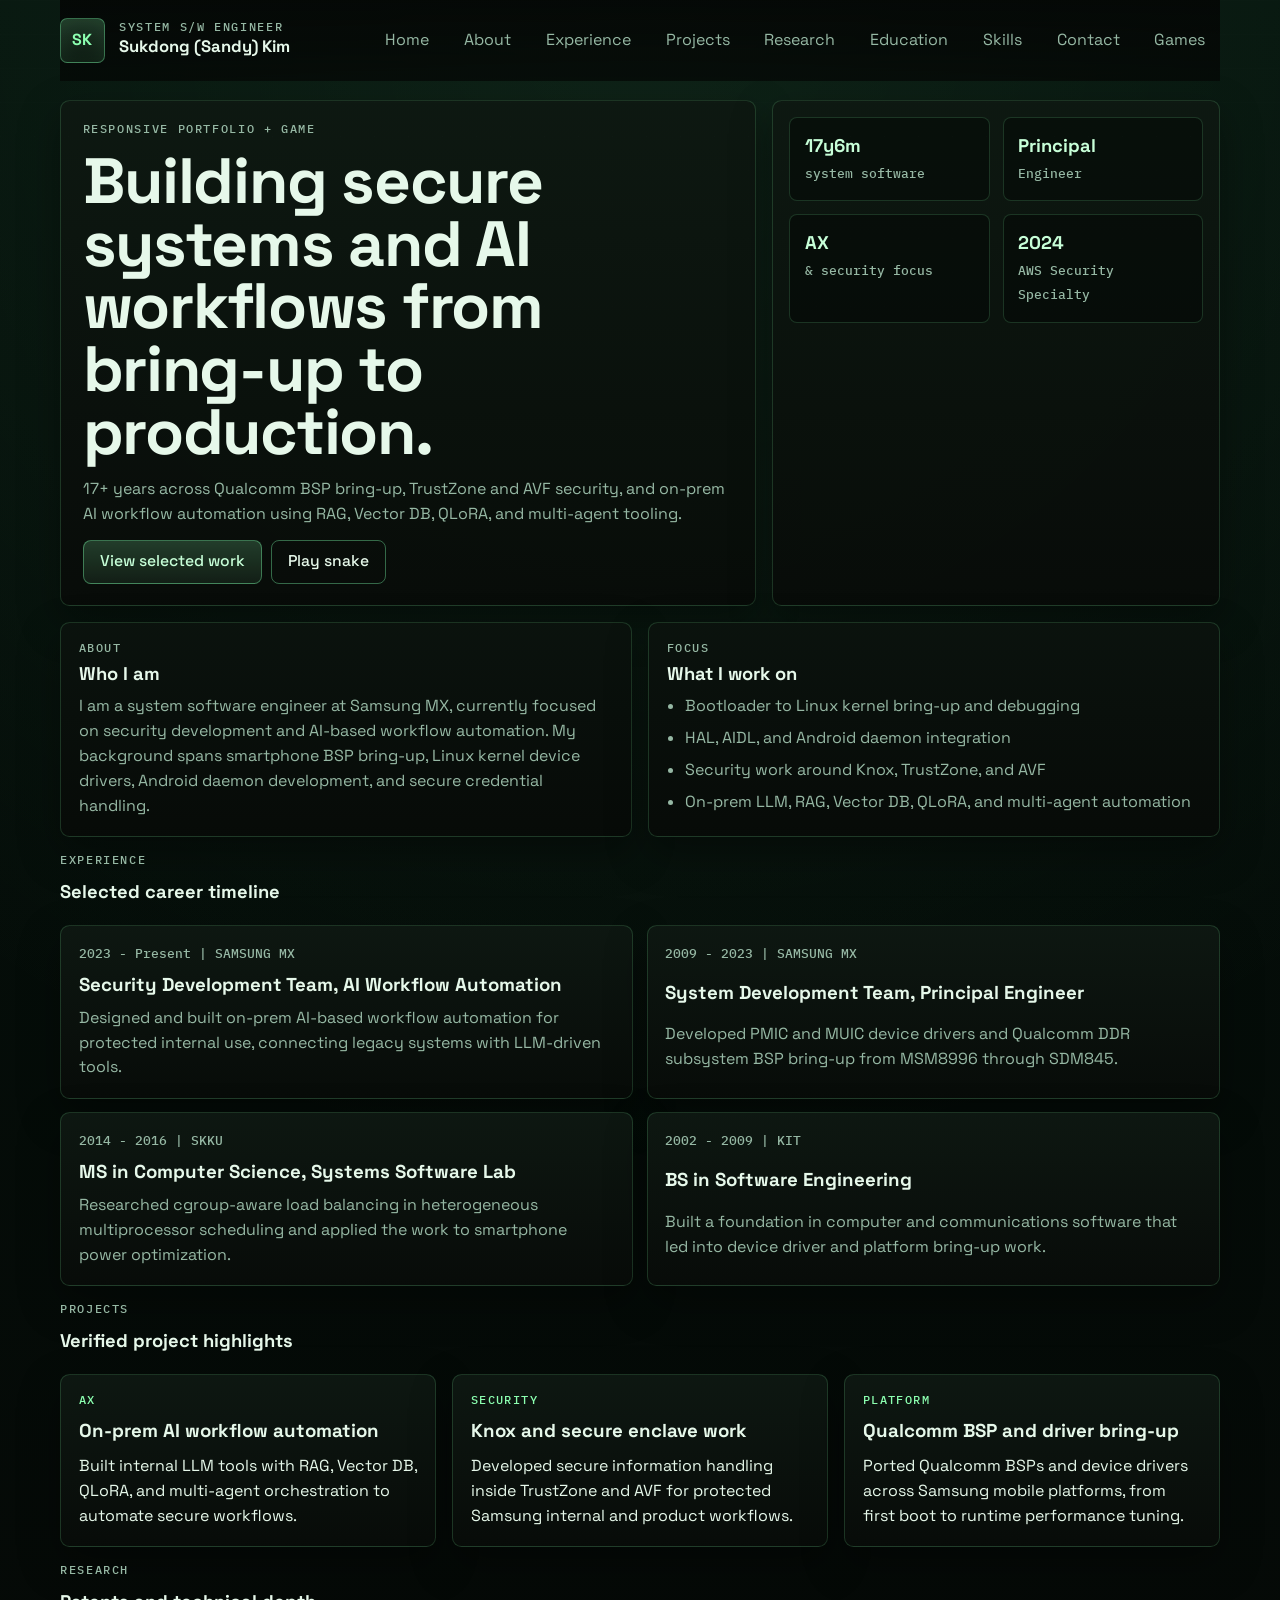
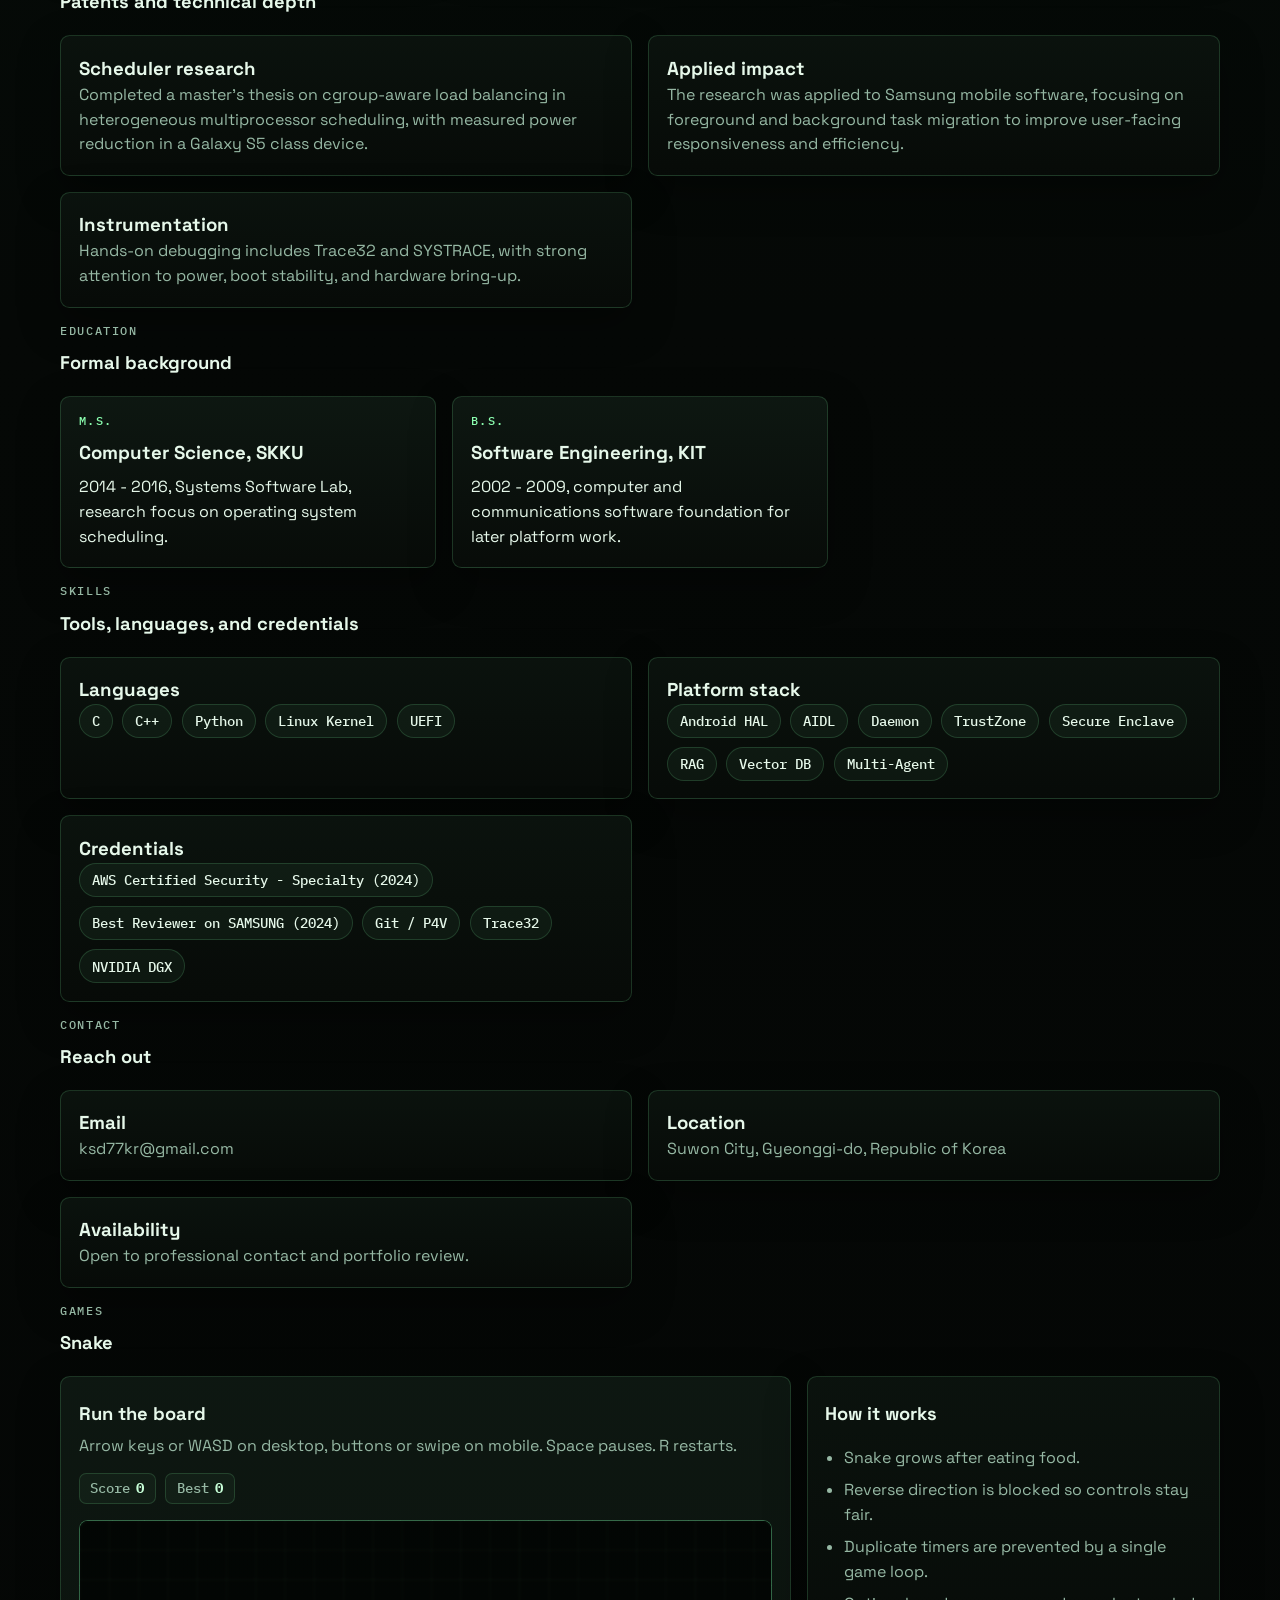
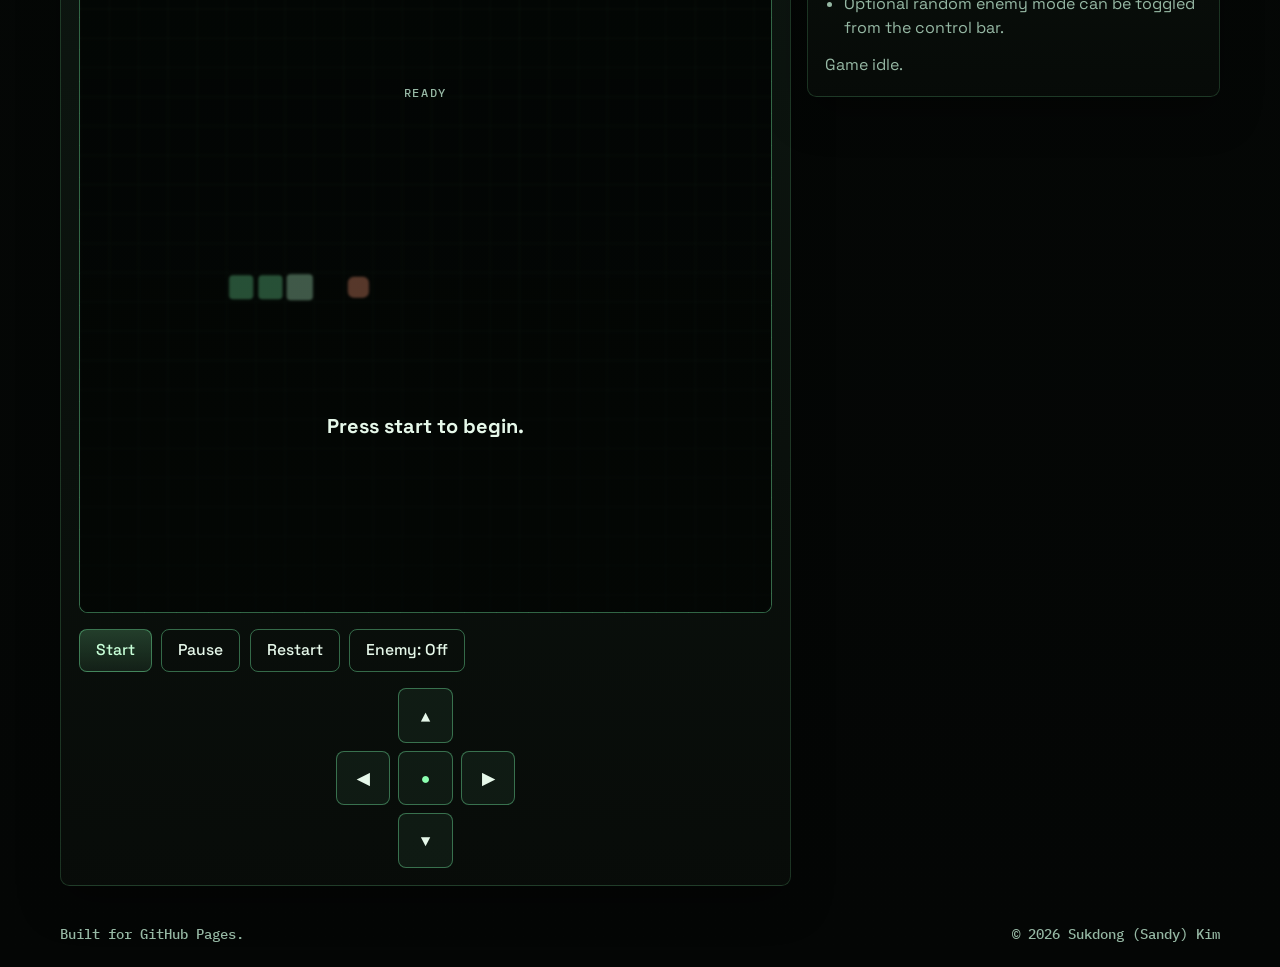
==== index.html @ ef64410c "Refresh portfolio with updated CV details" ====
<!doctype html>
<html lang="en">
<head>
  <meta charset="utf-8">
  <meta name="viewport" content="width=device-width, initial-scale=1">
  <meta name="color-scheme" content="dark">
  <title>Sukdong (Sandy) Kim | System S/W Engineer</title>
  <meta name="description" content="Responsive personal portfolio and snake game for Sukdong (Sandy) Kim, focused on security and AI workflow automation.">
  <link rel="preconnect" href="https://fonts.googleapis.com">
  <link rel="preconnect" href="https://fonts.gstatic.com" crossorigin>
  <link href="https://fonts.googleapis.com/css2?family=Space+Grotesk:wght@400;500;700&family=IBM+Plex+Mono:wght@400;500&display=swap" rel="stylesheet">
  <link rel="stylesheet" href="styles.css">
</head>
<body>
  <a class="skip-link" href="#home">Skip to content</a>

  <header class="site-header">
    <div class="brand">
      <span class="brand-mark" aria-hidden="true">SK</span>
      <div>
        <p class="eyebrow">System S/W Engineer</p>
        <p class="brand-name">Sukdong (Sandy) Kim</p>
      </div>
    </div>

    <button class="nav-toggle" type="button" aria-expanded="false" aria-controls="primary-nav">
      <span class="nav-toggle-bars" aria-hidden="true"></span>
      <span class="nav-toggle-label">Menu</span>
    </button>

    <nav id="primary-nav" class="site-nav" aria-label="Primary">
      <a href="#home">Home</a>
      <a href="#about">About</a>
      <a href="#experience">Experience</a>
      <a href="#projects">Projects</a>
      <a href="#research">Research</a>
      <a href="#education">Education</a>
      <a href="#skills">Skills</a>
      <a href="#contact">Contact</a>
      <a href="#games">Games</a>
    </nav>
  </header>

  <main>
    <section id="home" class="section hero">
      <div class="hero-copy">
        <p class="eyebrow">Responsive portfolio + game</p>
        <h1>Building secure systems and AI workflows from bring-up to production.</h1>
        <p class="lede">
          17+ years across Qualcomm BSP bring-up, TrustZone and AVF security, and on-prem AI workflow automation using
          RAG, Vector DB, QLoRA, and multi-agent tooling.
        </p>
        <div class="hero-actions">
          <a class="button button-primary" href="#projects">View selected work</a>
          <a class="button button-secondary" href="#games">Play snake</a>
        </div>
      </div>

      <aside class="hero-aside">
        <div class="stat-grid">
          <article>
            <strong>17y6m</strong>
            <span>system software</span>
          </article>
          <article>
            <strong>Principal</strong>
            <span>Engineer</span>
          </article>
          <article>
            <strong>AX</strong>
            <span>& security focus</span>
          </article>
          <article>
            <strong>2024</strong>
            <span>AWS Security Specialty</span>
          </article>
        </div>
      </aside>
    </section>

    <section id="about" class="section panel-grid">
      <article class="panel">
        <p class="eyebrow">About</p>
        <h2>Who I am</h2>
        <p>
          I am a system software engineer at Samsung MX, currently focused on security development and AI-based workflow
          automation. My background spans smartphone BSP bring-up, Linux kernel device drivers, Android daemon development,
          and secure credential handling.
        </p>
      </article>
      <article class="panel">
        <p class="eyebrow">Focus</p>
        <h2>What I work on</h2>
        <ul class="list">
          <li>Bootloader to Linux kernel bring-up and debugging</li>
          <li>HAL, AIDL, and Android daemon integration</li>
          <li>Security work around Knox, TrustZone, and AVF</li>
          <li>On-prem LLM, RAG, Vector DB, QLoRA, and multi-agent automation</li>
        </ul>
      </article>
    </section>

    <section id="experience" class="section">
      <div class="section-head">
        <p class="eyebrow">Experience</p>
        <h2>Selected career timeline</h2>
      </div>
      <div class="timeline">
        <article class="timeline-item">
          <p class="timeline-meta">2023 - Present | SAMSUNG MX</p>
          <h3>Security Development Team, AI Workflow Automation</h3>
          <p>Designed and built on-prem AI-based workflow automation for protected internal use, connecting legacy systems with LLM-driven tools.</p>
        </article>
        <article class="timeline-item">
          <p class="timeline-meta">2009 - 2023 | SAMSUNG MX</p>
          <h3>System Development Team, Principal Engineer</h3>
          <p>Developed PMIC and MUIC device drivers and Qualcomm DDR subsystem BSP bring-up from MSM8996 through SDM845.</p>
        </article>
        <article class="timeline-item">
          <p class="timeline-meta">2014 - 2016 | SKKU</p>
          <h3>MS in Computer Science, Systems Software Lab</h3>
          <p>Researched cgroup-aware load balancing in heterogeneous multiprocessor scheduling and applied the work to smartphone power optimization.</p>
        </article>
        <article class="timeline-item">
          <p class="timeline-meta">2002 - 2009 | KIT</p>
          <h3>BS in Software Engineering</h3>
          <p>Built a foundation in computer and communications software that led into device driver and platform bring-up work.</p>
        </article>
      </div>
    </section>

    <section id="projects" class="section">
      <div class="section-head">
        <p class="eyebrow">Projects</p>
        <h2>Verified project highlights</h2>
      </div>
      <div class="card-grid">
        <article class="card">
          <span class="card-tag">AX</span>
          <h3>On-prem AI workflow automation</h3>
          <p>Built internal LLM tools with RAG, Vector DB, QLoRA, and multi-agent orchestration to automate secure workflows.</p>
        </article>
        <article class="card">
          <span class="card-tag">Security</span>
          <h3>Knox and secure enclave work</h3>
          <p>Developed secure information handling inside TrustZone and AVF for protected Samsung internal and product workflows.</p>
        </article>
        <article class="card">
          <span class="card-tag">Platform</span>
          <h3>Qualcomm BSP and driver bring-up</h3>
          <p>Ported Qualcomm BSPs and device drivers across Samsung mobile platforms, from first boot to runtime performance tuning.</p>
        </article>
      </div>
    </section>

    <section id="research" class="section">
      <div class="section-head">
        <p class="eyebrow">Research</p>
        <h2>Patents and technical depth</h2>
      </div>
      <div class="panel-grid">
        <article class="panel">
          <h3>Scheduler research</h3>
          <p>Completed a master's thesis on cgroup-aware load balancing in heterogeneous multiprocessor scheduling, with measured power reduction in a Galaxy S5 class device.</p>
        </article>
        <article class="panel">
          <h3>Applied impact</h3>
          <p>The research was applied to Samsung mobile software, focusing on foreground and background task migration to improve user-facing responsiveness and efficiency.</p>
        </article>
        <article class="panel">
          <h3>Instrumentation</h3>
          <p>Hands-on debugging includes Trace32 and SYSTRACE, with strong attention to power, boot stability, and hardware bring-up.</p>
        </article>
      </div>
    </section>

    <section id="education" class="section">
      <div class="section-head">
        <p class="eyebrow">Education</p>
        <h2>Formal background</h2>
      </div>
      <div class="card-grid">
        <article class="card">
          <span class="card-tag">M.S.</span>
          <h3>Computer Science, SKKU</h3>
          <p>2014 - 2016, Systems Software Lab, research focus on operating system scheduling.</p>
        </article>
        <article class="card">
          <span class="card-tag">B.S.</span>
          <h3>Software Engineering, KIT</h3>
          <p>2002 - 2009, computer and communications software foundation for later platform work.</p>
        </article>
      </div>
    </section>

    <section id="skills" class="section">
      <div class="section-head">
        <p class="eyebrow">Skills</p>
        <h2>Tools, languages, and credentials</h2>
      </div>
      <div class="skills-wrap">
        <article class="panel">
          <h3>Languages</h3>
          <div class="chip-row">
            <span class="chip">C</span>
            <span class="chip">C++</span>
            <span class="chip">Python</span>
            <span class="chip">Linux Kernel</span>
            <span class="chip">UEFI</span>
          </div>
        </article>
        <article class="panel">
          <h3>Platform stack</h3>
          <div class="chip-row">
            <span class="chip">Android HAL</span>
            <span class="chip">AIDL</span>
            <span class="chip">Daemon</span>
            <span class="chip">TrustZone</span>
            <span class="chip">Secure Enclave</span>
            <span class="chip">RAG</span>
            <span class="chip">Vector DB</span>
            <span class="chip">Multi-Agent</span>
          </div>
        </article>
        <article class="panel">
          <h3>Credentials</h3>
          <div class="chip-row">
            <span class="chip">AWS Certified Security - Specialty (2024)</span>
            <span class="chip">Best Reviewer on SAMSUNG (2024)</span>
            <span class="chip">Git / P4V</span>
            <span class="chip">Trace32</span>
            <span class="chip">NVIDIA DGX</span>
          </div>
        </article>
      </div>
    </section>

    <section id="contact" class="section">
      <div class="section-head">
        <p class="eyebrow">Contact</p>
        <h2>Reach out</h2>
      </div>
      <div class="contact-grid">
        <article class="panel">
          <h3>Email</h3>
          <p><a href="mailto:ksd77kr@gmail.com">ksd77kr@gmail.com</a></p>
        </article>
        <article class="panel">
          <h3>Location</h3>
          <p>Suwon City, Gyeonggi-do, Republic of Korea</p>
        </article>
        <article class="panel">
          <h3>Availability</h3>
          <p>Open to professional contact and portfolio review.</p>
        </article>
      </div>
    </section>

    <section id="games" class="section games-section">
      <div class="section-head">
        <p class="eyebrow">Games</p>
        <h2>Snake</h2>
      </div>

      <div class="game-layout">
        <article class="panel game-panel">
          <div class="game-topbar">
            <div>
              <h3>Run the board</h3>
              <p class="game-hint">Arrow keys or WASD on desktop, buttons or swipe on mobile. Space pauses. R restarts.</p>
            </div>
            <div class="game-stats">
              <span>Score <strong data-score>0</strong></span>
              <span>Best <strong data-high-score>0</strong></span>
            </div>
          </div>

          <div class="game-canvas-wrap">
            <canvas id="game-canvas" width="640" height="640" aria-label="Snake game board"></canvas>
            <div class="game-overlay" data-overlay>
              <p class="eyebrow">Ready</p>
              <h3>Press start to begin.</h3>
            </div>
          </div>

          <div class="game-controls">
            <div class="control-row">
              <button type="button" class="button button-primary" data-action="start">Start</button>
              <button type="button" class="button button-secondary" data-action="pause">Pause</button>
              <button type="button" class="button button-secondary" data-action="restart">Restart</button>
              <button type="button" class="button button-secondary" data-action="enemy">Enemy: Off</button>
            </div>

            <div class="pad" aria-label="Touch controls">
              <span></span>
              <button type="button" class="pad-btn" data-direction="up" aria-label="Move up">▲</button>
              <span></span>
              <button type="button" class="pad-btn" data-direction="left" aria-label="Move left">◀</button>
              <button type="button" class="pad-btn pad-btn-center" data-direction="start" aria-label="Start or pause">●</button>
              <button type="button" class="pad-btn" data-direction="right" aria-label="Move right">▶</button>
              <span></span>
              <button type="button" class="pad-btn" data-direction="down" aria-label="Move down">▼</button>
              <span></span>
            </div>
          </div>
        </article>

        <aside class="panel game-side">
          <h3>How it works</h3>
          <ul class="list">
            <li>Snake grows after eating food.</li>
            <li>Reverse direction is blocked so controls stay fair.</li>
            <li>Duplicate timers are prevented by a single game loop.</li>
            <li>Optional random enemy mode can be toggled from the control bar.</li>
          </ul>
          <p class="muted" data-status>Game idle.</p>
        </aside>
      </div>
    </section>
  </main>

  <footer class="site-footer">
    <p>Built for GitHub Pages.</p>
    <p>&copy; <span data-year></span> Sukdong (Sandy) Kim</p>
  </footer>

  <script src="game.js" defer></script>
  <script src="script.js" defer></script>
</body>
</html>
---- styles.css ----
:root {
  color-scheme: dark;
  --bg: #050806;
  --bg-2: #09110d;
  --panel: rgba(11, 18, 14, 0.92);
  --panel-2: rgba(14, 24, 18, 0.92);
  --line: rgba(91, 180, 118, 0.24);
  --line-strong: rgba(123, 255, 175, 0.38);
  --text: #e6f8ea;
  --muted: #96b8a4;
  --accent: #8cffb0;
  --accent-2: #c7ffd8;
  --shadow: 0 16px 40px rgba(0, 0, 0, 0.35);
  --radius: 0.6rem;
}

*,
*::before,
*::after {
  box-sizing: border-box;
}

html {
  scroll-behavior: smooth;
}

body {
  margin: 0;
  min-height: 100vh;
  background:
    radial-gradient(circle at top, rgba(140, 255, 176, 0.08), transparent 28%),
    linear-gradient(180deg, #04110b 0%, #050806 46%, #040605 100%);
  color: var(--text);
  font-family: "Space Grotesk", "Segoe UI", sans-serif;
  line-height: 1.55;
}

body::before {
  content: "";
  position: fixed;
  inset: 0;
  pointer-events: none;
  background:
    linear-gradient(rgba(255, 255, 255, 0.02) 1px, transparent 1px),
    linear-gradient(90deg, rgba(255, 255, 255, 0.015) 1px, transparent 1px);
  background-size: 100% 34px, 34px 100%;
  mask-image: linear-gradient(180deg, rgba(0, 0, 0, 0.36), transparent 70%);
}

a {
  color: inherit;
  text-decoration: none;
}

a:hover {
  color: var(--accent);
}

button,
a {
  -webkit-tap-highlight-color: transparent;
}

img,
svg,
canvas {
  display: block;
  max-width: 100%;
}

.skip-link {
  position: absolute;
  left: 1rem;
  top: 0;
  transform: translateY(-140%);
  padding: 0.5rem 0.75rem;
  border: 1px solid var(--line-strong);
  border-radius: 0.45rem;
  background: var(--bg-2);
  color: var(--text);
  z-index: 10;
}

.skip-link:focus {
  transform: translateY(0.75rem);
}

.site-header,
main,
.site-footer {
  width: min(1160px, calc(100% - 2rem));
  margin: 0 auto;
}

.site-header {
  position: sticky;
  top: 0;
  z-index: 5;
  display: flex;
  align-items: center;
  justify-content: space-between;
  gap: 1rem;
  padding: 1rem 0;
  backdrop-filter: blur(18px);
  background: linear-gradient(180deg, rgba(5, 8, 6, 0.96), rgba(5, 8, 6, 0.78));
}

.brand {
  display: flex;
  align-items: center;
  gap: 0.9rem;
  min-width: 0;
}

.brand-mark {
  width: 2.8rem;
  height: 2.8rem;
  flex: 0 0 auto;
  display: grid;
  place-items: center;
  border: 1px solid var(--line-strong);
  border-radius: 0.45rem;
  background: linear-gradient(180deg, rgba(140, 255, 176, 0.18), rgba(140, 255, 176, 0.05));
  box-shadow: inset 0 0 24px rgba(140, 255, 176, 0.08);
  color: var(--accent);
  font-weight: 700;
  letter-spacing: 0.04em;
}

.brand-name,
h1,
h2,
h3,
p {
  margin: 0;
}

.brand-name {
  font-size: 1.04rem;
  font-weight: 700;
}

.eyebrow {
  font: 500 0.73rem/1.2 "IBM Plex Mono", monospace;
  text-transform: uppercase;
  letter-spacing: 0.14em;
  color: var(--muted);
}

.nav-toggle {
  display: none;
  align-items: center;
  gap: 0.6rem;
  padding: 0.7rem 0.85rem;
  border: 1px solid var(--line);
  border-radius: 0.5rem;
  background: rgba(9, 17, 13, 0.9);
  color: var(--text);
  font: inherit;
}

.nav-toggle-bars {
  width: 1rem;
  height: 0.7rem;
  display: inline-block;
  position: relative;
}

.nav-toggle-bars::before,
.nav-toggle-bars::after,
.nav-toggle-bars {
  background:
    linear-gradient(var(--text), var(--text)) center 0 / 100% 2px no-repeat,
    linear-gradient(var(--text), var(--text)) center 50% / 100% 2px no-repeat,
    linear-gradient(var(--text), var(--text)) center 100% / 100% 2px no-repeat;
}

.site-nav {
  display: flex;
  flex-wrap: wrap;
  justify-content: flex-end;
  gap: 0.35rem;
}

.site-nav a {
  padding: 0.68rem 0.85rem;
  border: 1px solid transparent;
  border-radius: 0.45rem;
  color: var(--muted);
  transition: border-color 0.18s ease, background-color 0.18s ease, color 0.18s ease;
}

.site-nav a:hover,
.site-nav a:focus-visible {
  border-color: var(--line-strong);
  background: rgba(140, 255, 176, 0.08);
  color: var(--text);
  outline: none;
}

main {
  display: grid;
  gap: 1rem;
  padding: 0 0 2.5rem;
}

.section {
  scroll-margin-top: 6rem;
}

.hero {
  display: grid;
  gap: 1rem;
  padding: 1.2rem 0 0;
}

.hero-copy,
.hero-aside,
.panel,
.timeline-item,
.card {
  border: 1px solid var(--line);
  border-radius: var(--radius);
  background: linear-gradient(180deg, rgba(14, 24, 18, 0.96), rgba(8, 12, 9, 0.96));
  box-shadow: var(--shadow);
}

.hero-copy {
  padding: 1.35rem;
  display: grid;
  gap: 0.85rem;
}

.hero h1 {
  font-size: clamp(2rem, 5vw, 4rem);
  line-height: 0.98;
  max-width: 12ch;
  letter-spacing: -0.02em;
}

.lede,
.panel p,
.timeline-item p,
.game-hint,
.muted {
  color: var(--muted);
}

.hero-actions,
.control-row,
.chip-row {
  display: flex;
  flex-wrap: wrap;
  gap: 0.6rem;
}

.button {
  display: inline-flex;
  align-items: center;
  justify-content: center;
  min-height: 2.7rem;
  padding: 0.72rem 1rem;
  border: 1px solid var(--line-strong);
  border-radius: 0.5rem;
  background: transparent;
  color: var(--text);
  font: 500 0.98rem/1 "Space Grotesk", sans-serif;
  cursor: pointer;
}

.button:hover,
.button:focus-visible {
  border-color: var(--accent);
  background: rgba(140, 255, 176, 0.08);
  outline: none;
}

.button-primary {
  background: linear-gradient(180deg, rgba(140, 255, 176, 0.2), rgba(140, 255, 176, 0.08));
  color: var(--accent-2);
}

.hero-aside {
  padding: 1rem;
}

.stat-grid {
  display: grid;
  grid-template-columns: repeat(2, minmax(0, 1fr));
  gap: 0.8rem;
}

.stat-grid article {
  padding: 0.9rem;
  border: 1px solid var(--line);
  border-radius: 0.5rem;
  background: rgba(3, 7, 5, 0.48);
}

.stat-grid strong {
  display: block;
  font-size: 1.15rem;
  color: var(--accent-2);
}

.stat-grid span,
.timeline-meta {
  font: 500 0.84rem/1.4 "IBM Plex Mono", monospace;
  color: var(--muted);
}

.panel-grid,
.card-grid,
.skills-wrap,
.contact-grid,
.game-layout {
  display: grid;
  gap: 1rem;
}

.panel,
.card,
.timeline-item {
  padding: 1.1rem;
}

.panel h2,
.section-head h2,
.game-panel h3,
.game-side h3 {
  margin-top: 0.35rem;
  margin-bottom: 0.35rem;
  font-size: 1.15rem;
}

.list {
  margin: 0;
  padding-left: 1.15rem;
  color: var(--muted);
}

.list li + li {
  margin-top: 0.45rem;
}

.section-head {
  display: grid;
  gap: 0.35rem;
  margin: 0 0 0.8rem;
}

.timeline,
.card-grid,
.skills-wrap,
.contact-grid,
.game-layout {
  grid-template-columns: repeat(1, minmax(0, 1fr));
}

.timeline {
  display: grid;
  gap: 0.85rem;
}

.timeline-item {
  display: grid;
  gap: 0.45rem;
}

.card-grid .card {
  display: grid;
  gap: 0.55rem;
}

.card-tag {
  font: 500 0.76rem/1.2 "IBM Plex Mono", monospace;
  text-transform: uppercase;
  letter-spacing: 0.12em;
  color: var(--accent);
}

.panel-grid .panel,
.skills-wrap .panel,
.contact-grid .panel,
.game-side {
  background: linear-gradient(180deg, rgba(11, 19, 14, 0.96), rgba(7, 11, 8, 0.96));
}

.chip {
  display: inline-flex;
  align-items: center;
  min-height: 2.1rem;
  padding: 0.35rem 0.75rem;
  border: 1px solid var(--line);
  border-radius: 999px;
  background: rgba(140, 255, 176, 0.05);
  color: var(--text);
  font: 500 0.9rem/1.2 "IBM Plex Mono", monospace;
}

.game-panel {
  display: grid;
  gap: 1rem;
}

.game-topbar {
  display: grid;
  gap: 0.85rem;
}

.game-stats {
  display: flex;
  flex-wrap: wrap;
  gap: 0.6rem;
  font: 500 0.85rem/1.2 "IBM Plex Mono", monospace;
  color: var(--muted);
}

.game-stats span {
  display: inline-flex;
  align-items: center;
  gap: 0.4rem;
  padding: 0.4rem 0.65rem;
  border: 1px solid var(--line);
  border-radius: 0.45rem;
  background: rgba(140, 255, 176, 0.04);
}

.game-stats strong {
  color: var(--accent-2);
}

.game-canvas-wrap {
  position: relative;
  aspect-ratio: 1 / 1;
  border: 1px solid var(--line-strong);
  border-radius: 0.55rem;
  background:
    linear-gradient(90deg, rgba(140, 255, 176, 0.05) 1px, transparent 1px),
    linear-gradient(180deg, rgba(140, 255, 176, 0.05) 1px, transparent 1px),
    linear-gradient(180deg, rgba(4, 7, 5, 0.98), rgba(10, 14, 11, 0.98));
  background-size: 32px 32px, 32px 32px, 100% 100%;
  overflow: hidden;
}

#game-canvas {
  width: 100%;
  height: 100%;
}

.game-overlay {
  position: absolute;
  inset: 0;
  display: grid;
  place-items: center;
  gap: 0.45rem;
  padding: 1rem;
  text-align: center;
  background: linear-gradient(180deg, rgba(4, 7, 5, 0.55), rgba(4, 7, 5, 0.78));
  backdrop-filter: blur(1px);
  transition: opacity 0.2s ease;
}

.game-overlay.is-hidden {
  opacity: 0;
  pointer-events: none;
}

.game-overlay h3 {
  font-size: 1.25rem;
}

.game-controls {
  display: grid;
  gap: 1rem;
}

.pad {
  display: grid;
  grid-template-columns: repeat(3, minmax(0, 3.4rem));
  justify-content: center;
  gap: 0.5rem;
}

.pad-btn {
  width: 3.4rem;
  height: 3.4rem;
  border: 1px solid var(--line-strong);
  border-radius: 0.5rem;
  background: rgba(140, 255, 176, 0.06);
  color: var(--text);
  font: 700 1rem/1 "IBM Plex Mono", monospace;
  cursor: pointer;
  touch-action: manipulation;
}

.pad-btn:hover,
.pad-btn:focus-visible {
  border-color: var(--accent);
  background: rgba(140, 255, 176, 0.12);
  outline: none;
}

.pad-btn-center {
  color: var(--accent);
}

.game-side {
  display: grid;
  gap: 0.75rem;
  align-content: start;
}

.site-footer {
  display: flex;
  flex-wrap: wrap;
  justify-content: space-between;
  gap: 0.75rem;
  padding: 0 0 1.5rem;
  color: var(--muted);
  font: 500 0.85rem/1.2 "IBM Plex Mono", monospace;
}

.site-footer p:last-child {
  text-align: right;
}

@media (min-width: 768px) {
  .hero {
    grid-template-columns: minmax(0, 1.4fr) minmax(280px, 0.9fr);
    align-items: stretch;
  }

  .panel-grid,
  .skills-wrap,
  .contact-grid {
    grid-template-columns: repeat(2, minmax(0, 1fr));
  }

  .card-grid {
    grid-template-columns: repeat(3, minmax(0, 1fr));
  }

  .game-layout {
    grid-template-columns: minmax(0, 1.15fr) minmax(260px, 0.65fr);
    align-items: start;
  }
}

@media (min-width: 960px) {
  .timeline {
    grid-template-columns: repeat(2, minmax(0, 1fr));
  }
}

@media (max-width: 767px) {
  .site-header {
    flex-wrap: wrap;
    align-items: flex-start;
    row-gap: 0.85rem;
  }

  .nav-toggle {
    display: inline-flex;
    width: 100%;
    margin-left: 0;
    justify-content: center;
  }

  .site-nav {
    display: none;
    width: 100%;
    padding-top: 0.4rem;
    justify-content: flex-start;
  }

  body.nav-open .site-nav {
    display: flex;
    flex-direction: column;
  }

  .site-nav a {
    width: 100%;
  }

  .site-footer {
    flex-direction: column;
  }
}
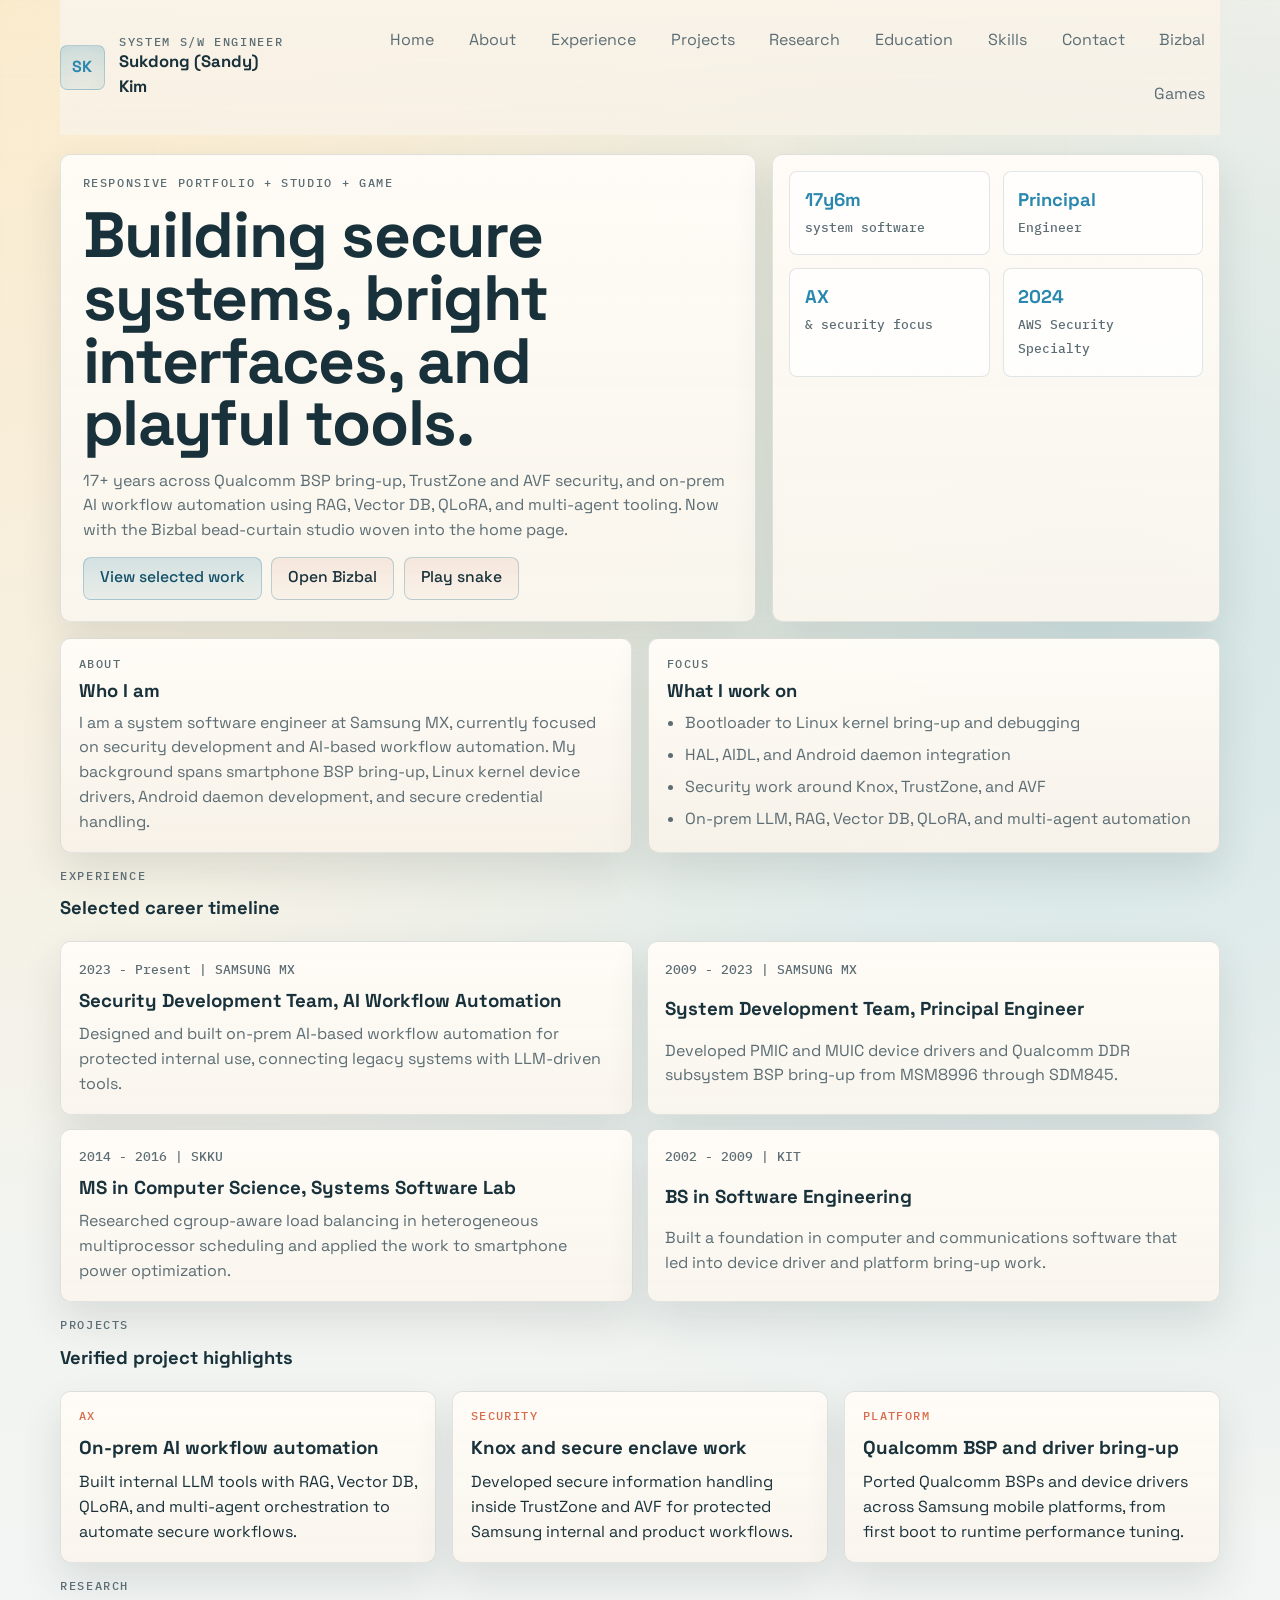
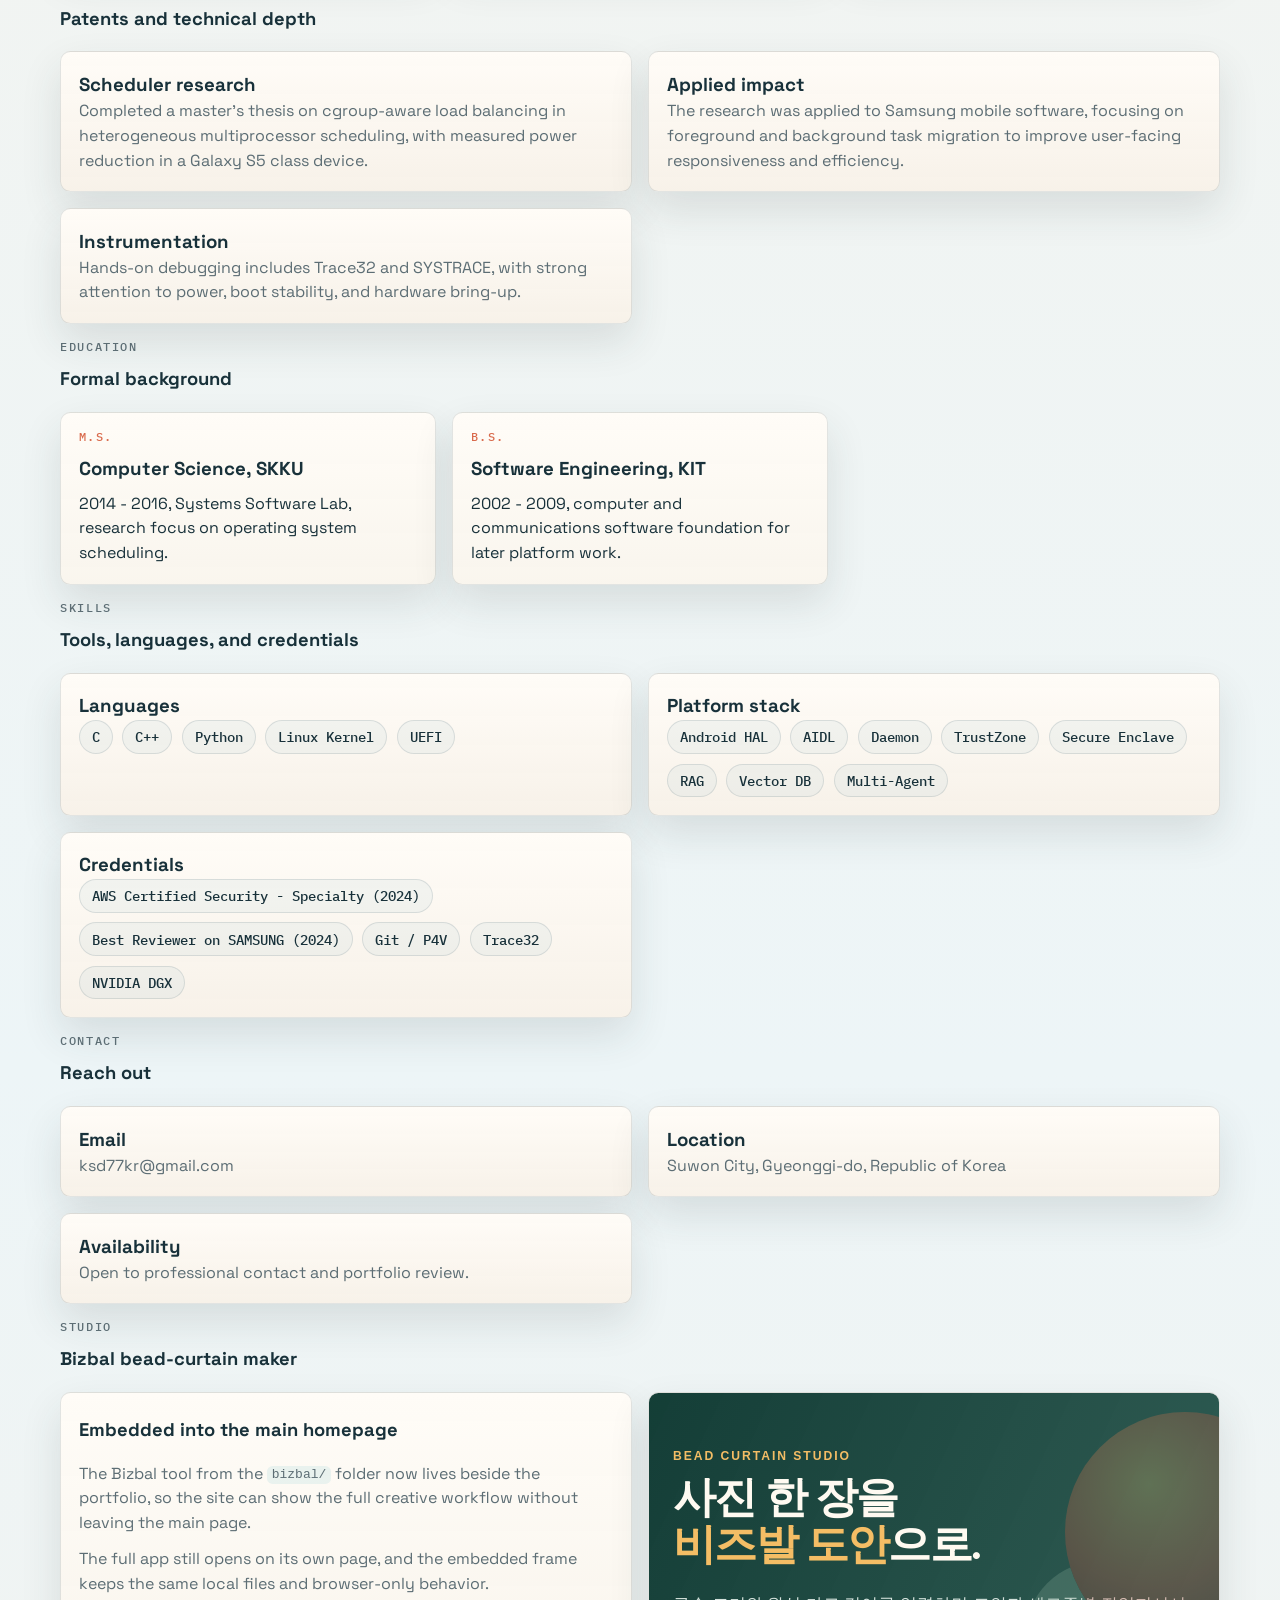
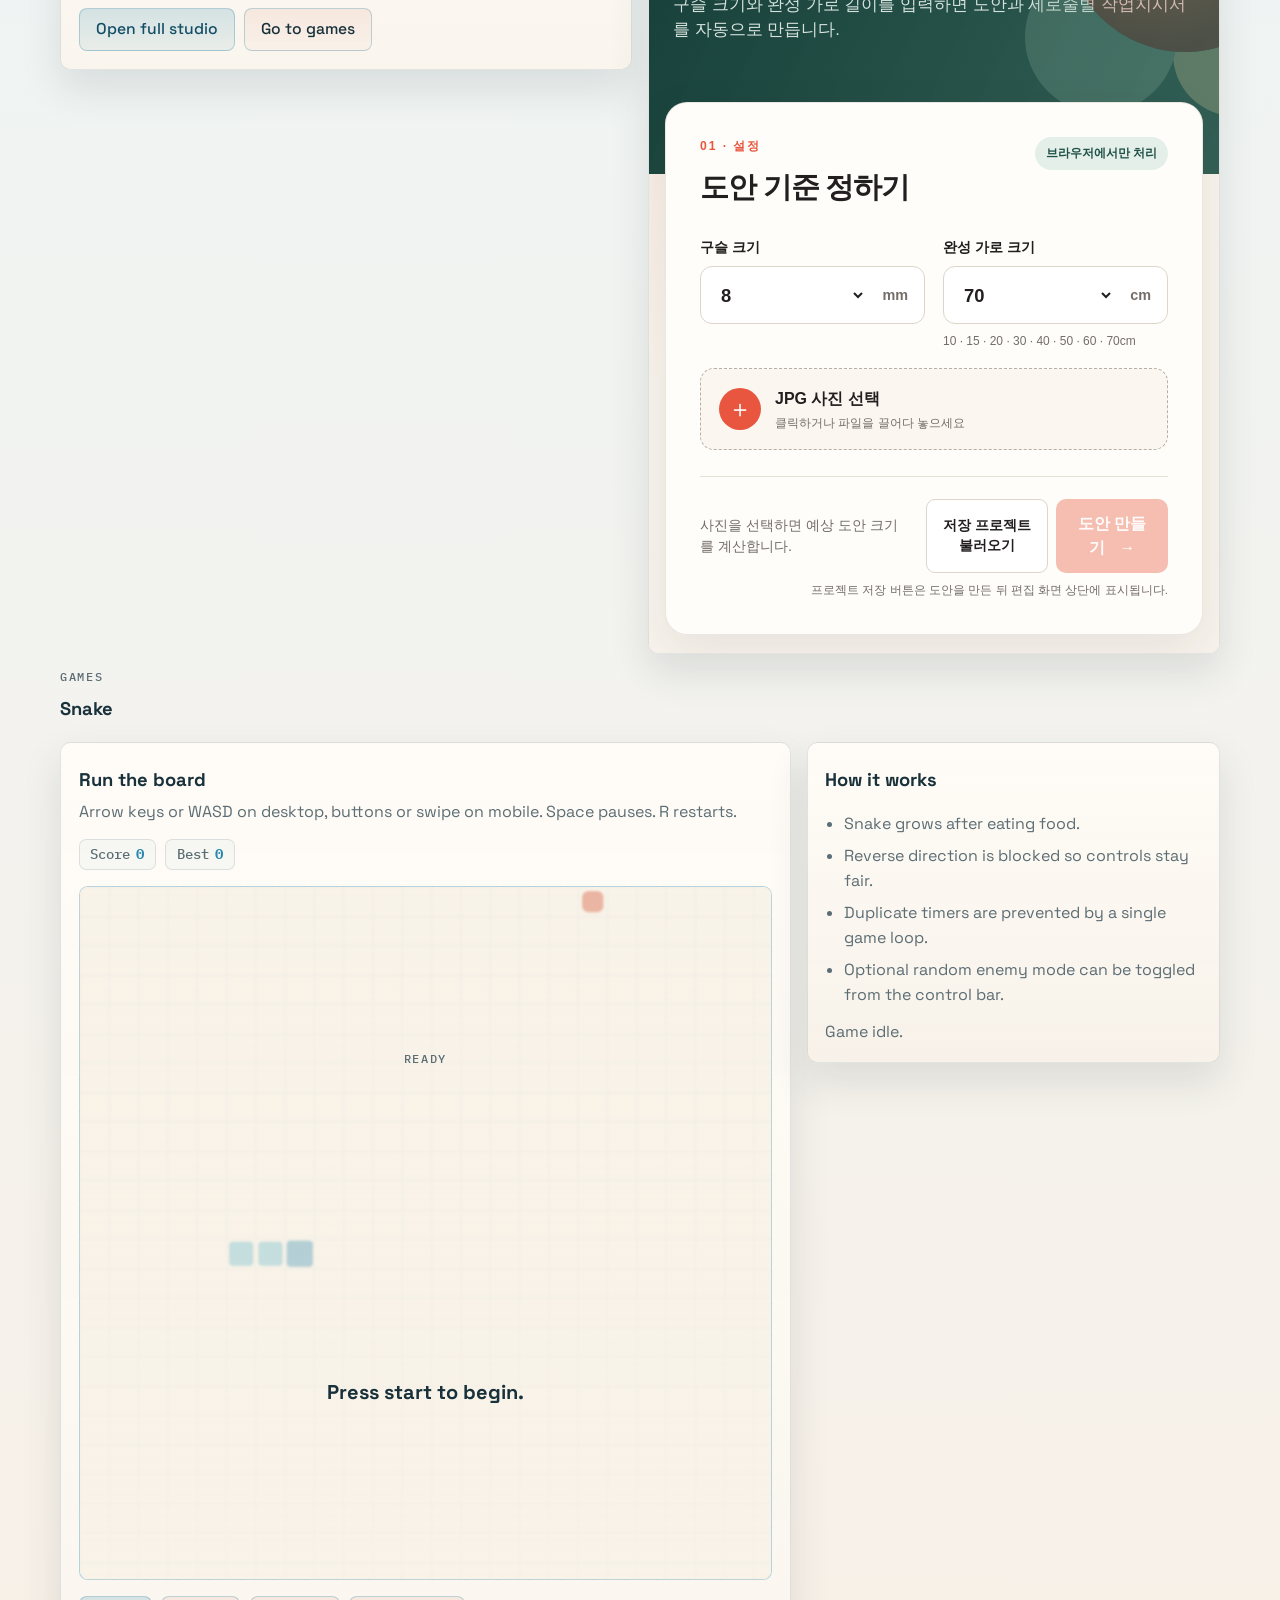
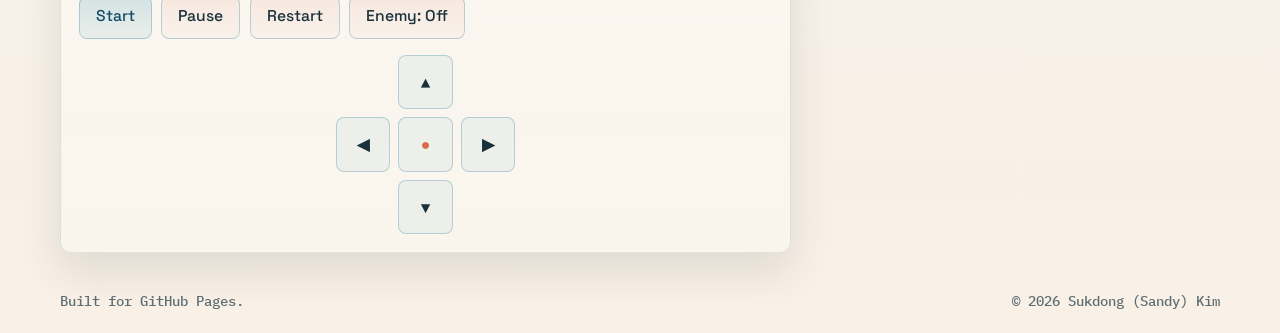
==== commit f756fe76: "Add Bizbal studio to homepage and refresh theme" ====
--- a/index.html
+++ b/index.html
@@ -3,9 +3,9 @@
 <head>
   <meta charset="utf-8">
   <meta name="viewport" content="width=device-width, initial-scale=1">
-  <meta name="color-scheme" content="dark">
+  <meta name="color-scheme" content="light">
   <title>Sukdong (Sandy) Kim | System S/W Engineer</title>
-  <meta name="description" content="Responsive personal portfolio and snake game for Sukdong (Sandy) Kim, focused on security and AI workflow automation.">
+  <meta name="description" content="Responsive personal portfolio, Bizbal bead-curtain studio, and snake game for Sukdong (Sandy) Kim.">
   <link rel="preconnect" href="https://fonts.googleapis.com">
   <link rel="preconnect" href="https://fonts.gstatic.com" crossorigin>
   <link href="https://fonts.googleapis.com/css2?family=Space+Grotesk:wght@400;500;700&family=IBM+Plex+Mono:wght@400;500&display=swap" rel="stylesheet">
@@ -37,6 +37,7 @@
       <a href="#education">Education</a>
       <a href="#skills">Skills</a>
       <a href="#contact">Contact</a>
+      <a href="#bizbal">Bizbal</a>
       <a href="#games">Games</a>
     </nav>
   </header>
@@ -44,14 +45,15 @@
   <main>
     <section id="home" class="section hero">
       <div class="hero-copy">
-        <p class="eyebrow">Responsive portfolio + game</p>
-        <h1>Building secure systems and AI workflows from bring-up to production.</h1>
+        <p class="eyebrow">Responsive portfolio + studio + game</p>
+        <h1>Building secure systems, bright interfaces, and playful tools.</h1>
         <p class="lede">
           17+ years across Qualcomm BSP bring-up, TrustZone and AVF security, and on-prem AI workflow automation using
-          RAG, Vector DB, QLoRA, and multi-agent tooling.
+          RAG, Vector DB, QLoRA, and multi-agent tooling. Now with the Bizbal bead-curtain studio woven into the home page.
         </p>
         <div class="hero-actions">
           <a class="button button-primary" href="#projects">View selected work</a>
+          <a class="button button-secondary" href="#bizbal">Open Bizbal</a>
           <a class="button button-secondary" href="#games">Play snake</a>
         </div>
       </div>
@@ -256,6 +258,40 @@
       </div>
     </section>
 
+    <section id="bizbal" class="section">
+      <div class="section-head">
+        <p class="eyebrow">Studio</p>
+        <h2>Bizbal bead-curtain maker</h2>
+      </div>
+
+      <div class="studio-layout">
+        <article class="panel studio-copy">
+          <h3>Embedded into the main homepage</h3>
+          <p>
+            The Bizbal tool from the <code>bizbal/</code> folder now lives beside the portfolio, so the site can show the
+            full creative workflow without leaving the main page.
+          </p>
+          <p class="muted">
+            The full app still opens on its own page, and the embedded frame keeps the same local files and browser-only
+            behavior.
+          </p>
+          <div class="hero-actions">
+            <a class="button button-primary" href="bizbal/index.html">Open full studio</a>
+            <a class="button button-secondary" href="#games">Go to games</a>
+          </div>
+        </article>
+
+        <div class="studio-frame">
+          <iframe
+            src="bizbal/index.html"
+            title="Bizbal bead-curtain maker"
+            loading="lazy"
+            referrerpolicy="no-referrer"
+          ></iframe>
+        </div>
+      </div>
+    </section>
+
     <section id="games" class="section games-section">
       <div class="section-head">
         <p class="eyebrow">Games</p>
--- a/styles.css
+++ b/styles.css
@@ -1,17 +1,20 @@
 :root {
-  color-scheme: dark;
-  --bg: #050806;
-  --bg-2: #09110d;
-  --panel: rgba(11, 18, 14, 0.92);
-  --panel-2: rgba(14, 24, 18, 0.92);
-  --line: rgba(91, 180, 118, 0.24);
-  --line-strong: rgba(123, 255, 175, 0.38);
-  --text: #e6f8ea;
-  --muted: #96b8a4;
-  --accent: #8cffb0;
-  --accent-2: #c7ffd8;
-  --shadow: 0 16px 40px rgba(0, 0, 0, 0.35);
-  --radius: 0.6rem;
+  color-scheme: light;
+  --bg: #f8f2e8;
+  --bg-2: #ecf6f7;
+  --paper: #fffaf3;
+  --panel: rgba(255, 252, 247, 0.92);
+  --panel-strong: rgba(255, 255, 255, 0.98);
+  --line: rgba(97, 119, 127, 0.18);
+  --line-strong: rgba(33, 120, 157, 0.28);
+  --text: #18313a;
+  --muted: #5c6d74;
+  --accent: #2a88ae;
+  --accent-2: #d96a4c;
+  --accent-soft: #ffdfb7;
+  --sea: #5cb3c7;
+  --shadow: 0 18px 40px rgba(42, 56, 61, 0.12);
+  --radius: 0.65rem;
 }
 
 *,
@@ -28,8 +31,9 @@
   margin: 0;
   min-height: 100vh;
   background:
-    radial-gradient(circle at top, rgba(140, 255, 176, 0.08), transparent 28%),
-    linear-gradient(180deg, #04110b 0%, #050806 46%, #040605 100%);
+    radial-gradient(circle at top left, rgba(255, 226, 170, 0.46), transparent 24%),
+    radial-gradient(circle at 85% 12%, rgba(92, 179, 199, 0.22), transparent 20%),
+    linear-gradient(180deg, #f7f3eb 0%, #edf5f7 52%, #f9f0e6 100%);
   color: var(--text);
   font-family: "Space Grotesk", "Segoe UI", sans-serif;
   line-height: 1.55;
@@ -41,10 +45,10 @@
   inset: 0;
   pointer-events: none;
   background:
-    linear-gradient(rgba(255, 255, 255, 0.02) 1px, transparent 1px),
-    linear-gradient(90deg, rgba(255, 255, 255, 0.015) 1px, transparent 1px);
-  background-size: 100% 34px, 34px 100%;
-  mask-image: linear-gradient(180deg, rgba(0, 0, 0, 0.36), transparent 70%);
+    linear-gradient(rgba(24, 49, 58, 0.025) 1px, transparent 1px),
+    linear-gradient(90deg, rgba(24, 49, 58, 0.018) 1px, transparent 1px);
+  background-size: 100% 38px, 38px 100%;
+  mask-image: linear-gradient(180deg, rgba(0, 0, 0, 0.3), transparent 72%);
 }
 
 a {
@@ -63,7 +67,8 @@
 
 img,
 svg,
-canvas {
+canvas,
+iframe {
   display: block;
   max-width: 100%;
 }
@@ -76,7 +81,7 @@
   padding: 0.5rem 0.75rem;
   border: 1px solid var(--line-strong);
   border-radius: 0.45rem;
-  background: var(--bg-2);
+  background: var(--panel-strong);
   color: var(--text);
   z-index: 10;
 }
@@ -102,7 +107,7 @@
   gap: 1rem;
   padding: 1rem 0;
   backdrop-filter: blur(18px);
-  background: linear-gradient(180deg, rgba(5, 8, 6, 0.96), rgba(5, 8, 6, 0.78));
+  background: linear-gradient(180deg, rgba(248, 242, 232, 0.98), rgba(248, 242, 232, 0.76));
 }
 
 .brand {
@@ -120,8 +125,8 @@
   place-items: center;
   border: 1px solid var(--line-strong);
   border-radius: 0.45rem;
-  background: linear-gradient(180deg, rgba(140, 255, 176, 0.18), rgba(140, 255, 176, 0.05));
-  box-shadow: inset 0 0 24px rgba(140, 255, 176, 0.08);
+  background: linear-gradient(180deg, rgba(42, 136, 174, 0.18), rgba(42, 136, 174, 0.05));
+  box-shadow: inset 0 0 24px rgba(42, 136, 174, 0.08);
   color: var(--accent);
   font-weight: 700;
   letter-spacing: 0.04em;
@@ -154,7 +159,7 @@
   padding: 0.7rem 0.85rem;
   border: 1px solid var(--line);
   border-radius: 0.5rem;
-  background: rgba(9, 17, 13, 0.9);
+  background: rgba(255, 252, 247, 0.96);
   color: var(--text);
   font: inherit;
 }
@@ -193,7 +198,7 @@
 .site-nav a:hover,
 .site-nav a:focus-visible {
   border-color: var(--line-strong);
-  background: rgba(140, 255, 176, 0.08);
+  background: rgba(42, 136, 174, 0.08);
   color: var(--text);
   outline: none;
 }
@@ -218,10 +223,12 @@
 .hero-aside,
 .panel,
 .timeline-item,
-.card {
+.card,
+.studio-copy,
+.studio-frame {
   border: 1px solid var(--line);
   border-radius: var(--radius);
-  background: linear-gradient(180deg, rgba(14, 24, 18, 0.96), rgba(8, 12, 9, 0.96));
+  background: linear-gradient(180deg, rgba(255, 252, 247, 0.98), rgba(249, 245, 237, 0.96));
   box-shadow: var(--shadow);
 }
 
@@ -271,13 +278,17 @@
 .button:hover,
 .button:focus-visible {
   border-color: var(--accent);
-  background: rgba(140, 255, 176, 0.08);
+  background: rgba(42, 136, 174, 0.08);
   outline: none;
 }
 
 .button-primary {
-  background: linear-gradient(180deg, rgba(140, 255, 176, 0.2), rgba(140, 255, 176, 0.08));
-  color: var(--accent-2);
+  background: linear-gradient(180deg, rgba(42, 136, 174, 0.18), rgba(42, 136, 174, 0.08));
+  color: #124e66;
+}
+
+.button-secondary {
+  background: linear-gradient(180deg, rgba(217, 106, 76, 0.1), rgba(217, 106, 76, 0.03));
 }
 
 .hero-aside {
@@ -294,13 +305,13 @@
   padding: 0.9rem;
   border: 1px solid var(--line);
   border-radius: 0.5rem;
-  background: rgba(3, 7, 5, 0.48);
+  background: rgba(255, 255, 255, 0.72);
 }
 
 .stat-grid strong {
   display: block;
   font-size: 1.15rem;
-  color: var(--accent-2);
+  color: var(--accent);
 }
 
 .stat-grid span,
@@ -313,21 +324,24 @@
 .card-grid,
 .skills-wrap,
 .contact-grid,
-.game-layout {
+.game-layout,
+.studio-layout {
   display: grid;
   gap: 1rem;
 }
 
 .panel,
 .card,
-.timeline-item {
+.timeline-item,
+.studio-copy {
   padding: 1.1rem;
 }
 
 .panel h2,
 .section-head h2,
 .game-panel h3,
-.game-side h3 {
+.game-side h3,
+.studio-copy h3 {
   margin-top: 0.35rem;
   margin-bottom: 0.35rem;
   font-size: 1.15rem;
@@ -376,14 +390,14 @@
   font: 500 0.76rem/1.2 "IBM Plex Mono", monospace;
   text-transform: uppercase;
   letter-spacing: 0.12em;
-  color: var(--accent);
+  color: var(--accent-2);
 }
 
 .panel-grid .panel,
 .skills-wrap .panel,
 .contact-grid .panel,
 .game-side {
-  background: linear-gradient(180deg, rgba(11, 19, 14, 0.96), rgba(7, 11, 8, 0.96));
+  background: linear-gradient(180deg, rgba(255, 252, 247, 0.98), rgba(247, 241, 232, 0.96));
 }
 
 .chip {
@@ -393,9 +407,36 @@
   padding: 0.35rem 0.75rem;
   border: 1px solid var(--line);
   border-radius: 999px;
-  background: rgba(140, 255, 176, 0.05);
+  background: rgba(42, 136, 174, 0.05);
   color: var(--text);
   font: 500 0.9rem/1.2 "IBM Plex Mono", monospace;
+}
+
+.studio-layout {
+  align-items: start;
+}
+
+.studio-copy {
+  display: grid;
+  gap: 0.7rem;
+}
+
+.studio-copy code {
+  padding: 0.08rem 0.32rem;
+  border-radius: 0.35rem;
+  background: rgba(92, 179, 199, 0.12);
+}
+
+.studio-frame {
+  overflow: hidden;
+  padding: 0;
+}
+
+.studio-frame iframe {
+  width: 100%;
+  min-height: 860px;
+  border: 0;
+  background: #fffdf9;
 }
 
 .game-panel {
@@ -423,11 +464,11 @@
   padding: 0.4rem 0.65rem;
   border: 1px solid var(--line);
   border-radius: 0.45rem;
-  background: rgba(140, 255, 176, 0.04);
+  background: rgba(92, 179, 199, 0.05);
 }
 
 .game-stats strong {
-  color: var(--accent-2);
+  color: var(--accent);
 }
 
 .game-canvas-wrap {
@@ -436,9 +477,9 @@
   border: 1px solid var(--line-strong);
   border-radius: 0.55rem;
   background:
-    linear-gradient(90deg, rgba(140, 255, 176, 0.05) 1px, transparent 1px),
-    linear-gradient(180deg, rgba(140, 255, 176, 0.05) 1px, transparent 1px),
-    linear-gradient(180deg, rgba(4, 7, 5, 0.98), rgba(10, 14, 11, 0.98));
+    linear-gradient(90deg, rgba(42, 136, 174, 0.08) 1px, transparent 1px),
+    linear-gradient(180deg, rgba(42, 136, 174, 0.08) 1px, transparent 1px),
+    linear-gradient(180deg, rgba(252, 247, 238, 0.98), rgba(236, 246, 247, 0.96));
   background-size: 32px 32px, 32px 32px, 100% 100%;
   overflow: hidden;
 }
@@ -456,7 +497,7 @@
   gap: 0.45rem;
   padding: 1rem;
   text-align: center;
-  background: linear-gradient(180deg, rgba(4, 7, 5, 0.55), rgba(4, 7, 5, 0.78));
+  background: linear-gradient(180deg, rgba(248, 242, 232, 0.55), rgba(248, 242, 232, 0.78));
   backdrop-filter: blur(1px);
   transition: opacity 0.2s ease;
 }
@@ -487,7 +528,7 @@
   height: 3.4rem;
   border: 1px solid var(--line-strong);
   border-radius: 0.5rem;
-  background: rgba(140, 255, 176, 0.06);
+  background: rgba(42, 136, 174, 0.06);
   color: var(--text);
   font: 700 1rem/1 "IBM Plex Mono", monospace;
   cursor: pointer;
@@ -497,12 +538,12 @@
 .pad-btn:hover,
 .pad-btn:focus-visible {
   border-color: var(--accent);
-  background: rgba(140, 255, 176, 0.12);
+  background: rgba(42, 136, 174, 0.12);
   outline: none;
 }
 
 .pad-btn-center {
-  color: var(--accent);
+  color: var(--accent-2);
 }
 
 .game-side {
@@ -533,7 +574,8 @@
 
   .panel-grid,
   .skills-wrap,
-  .contact-grid {
+  .contact-grid,
+  .studio-layout {
     grid-template-columns: repeat(2, minmax(0, 1fr));
   }
 
@@ -583,7 +625,12 @@
     width: 100%;
   }
 
+  .studio-frame iframe {
+    min-height: 760px;
+  }
+
   .site-footer {
     flex-direction: column;
   }
 }
+
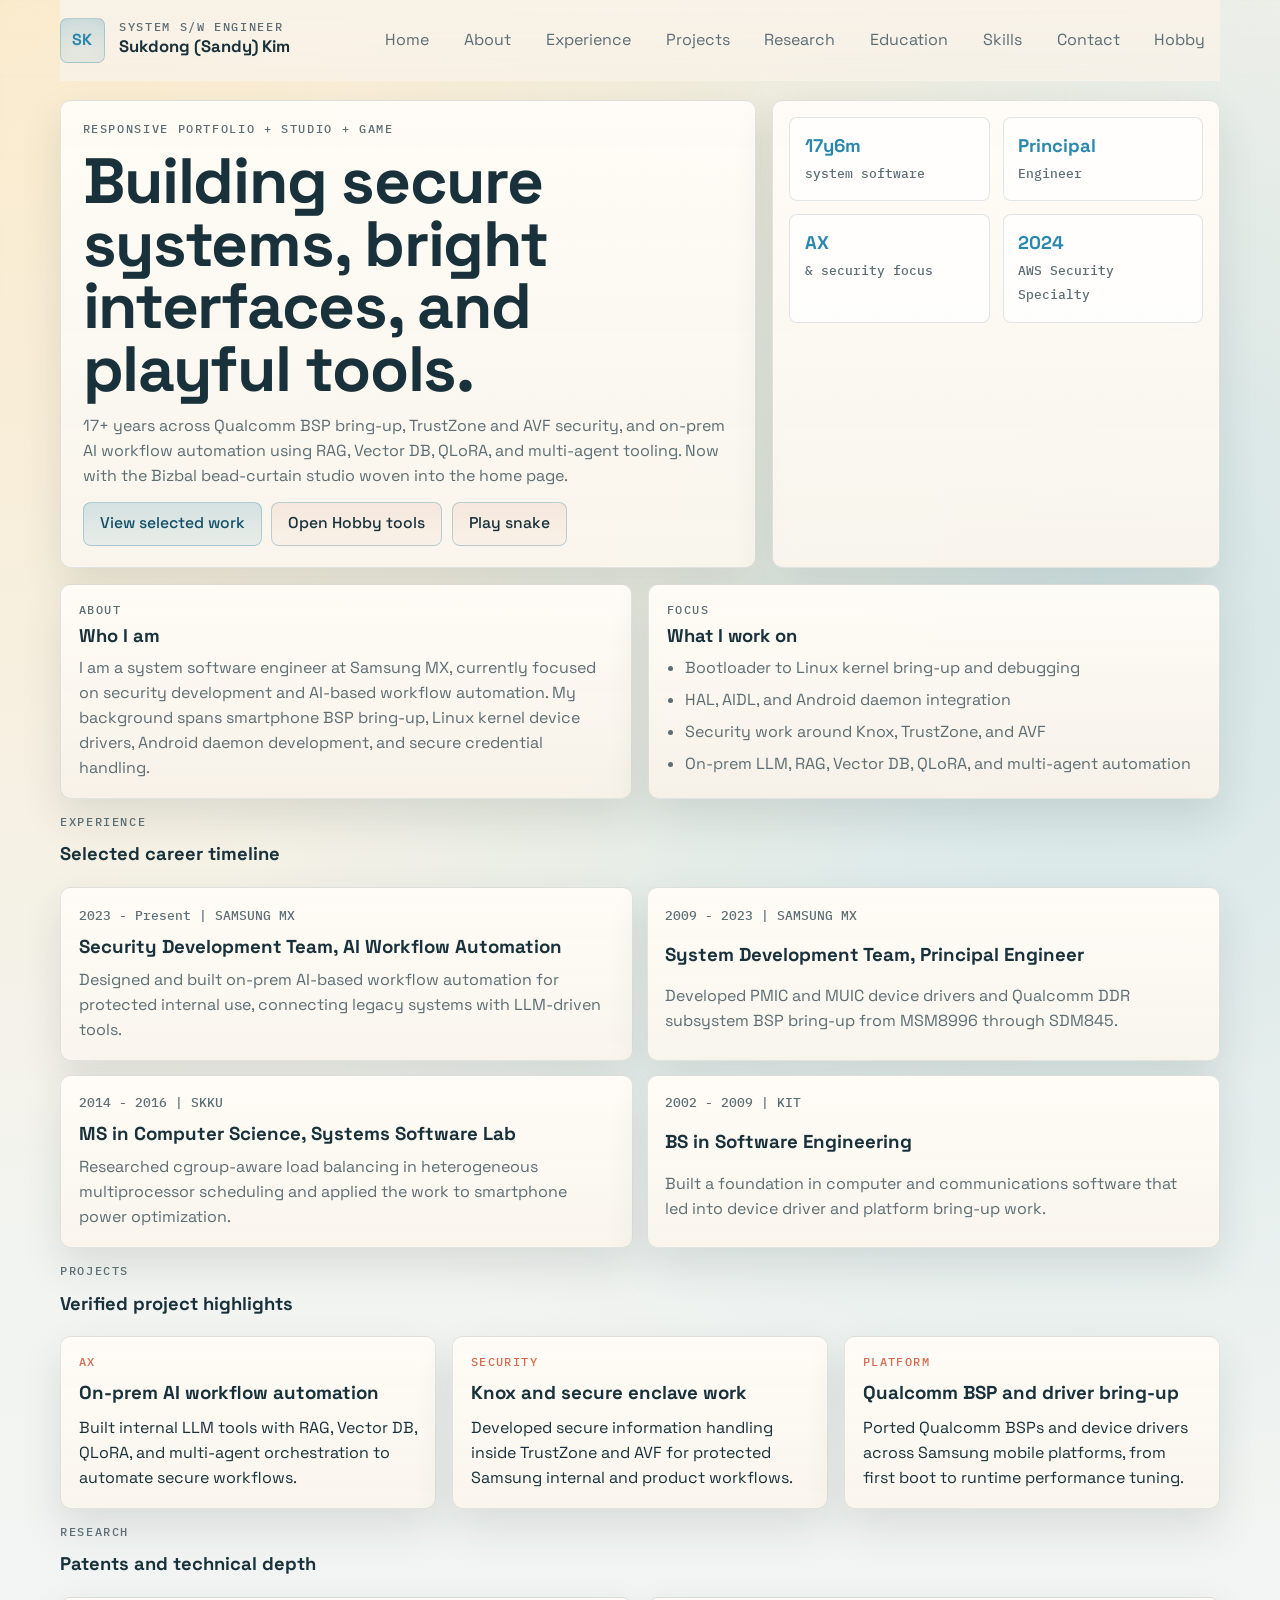
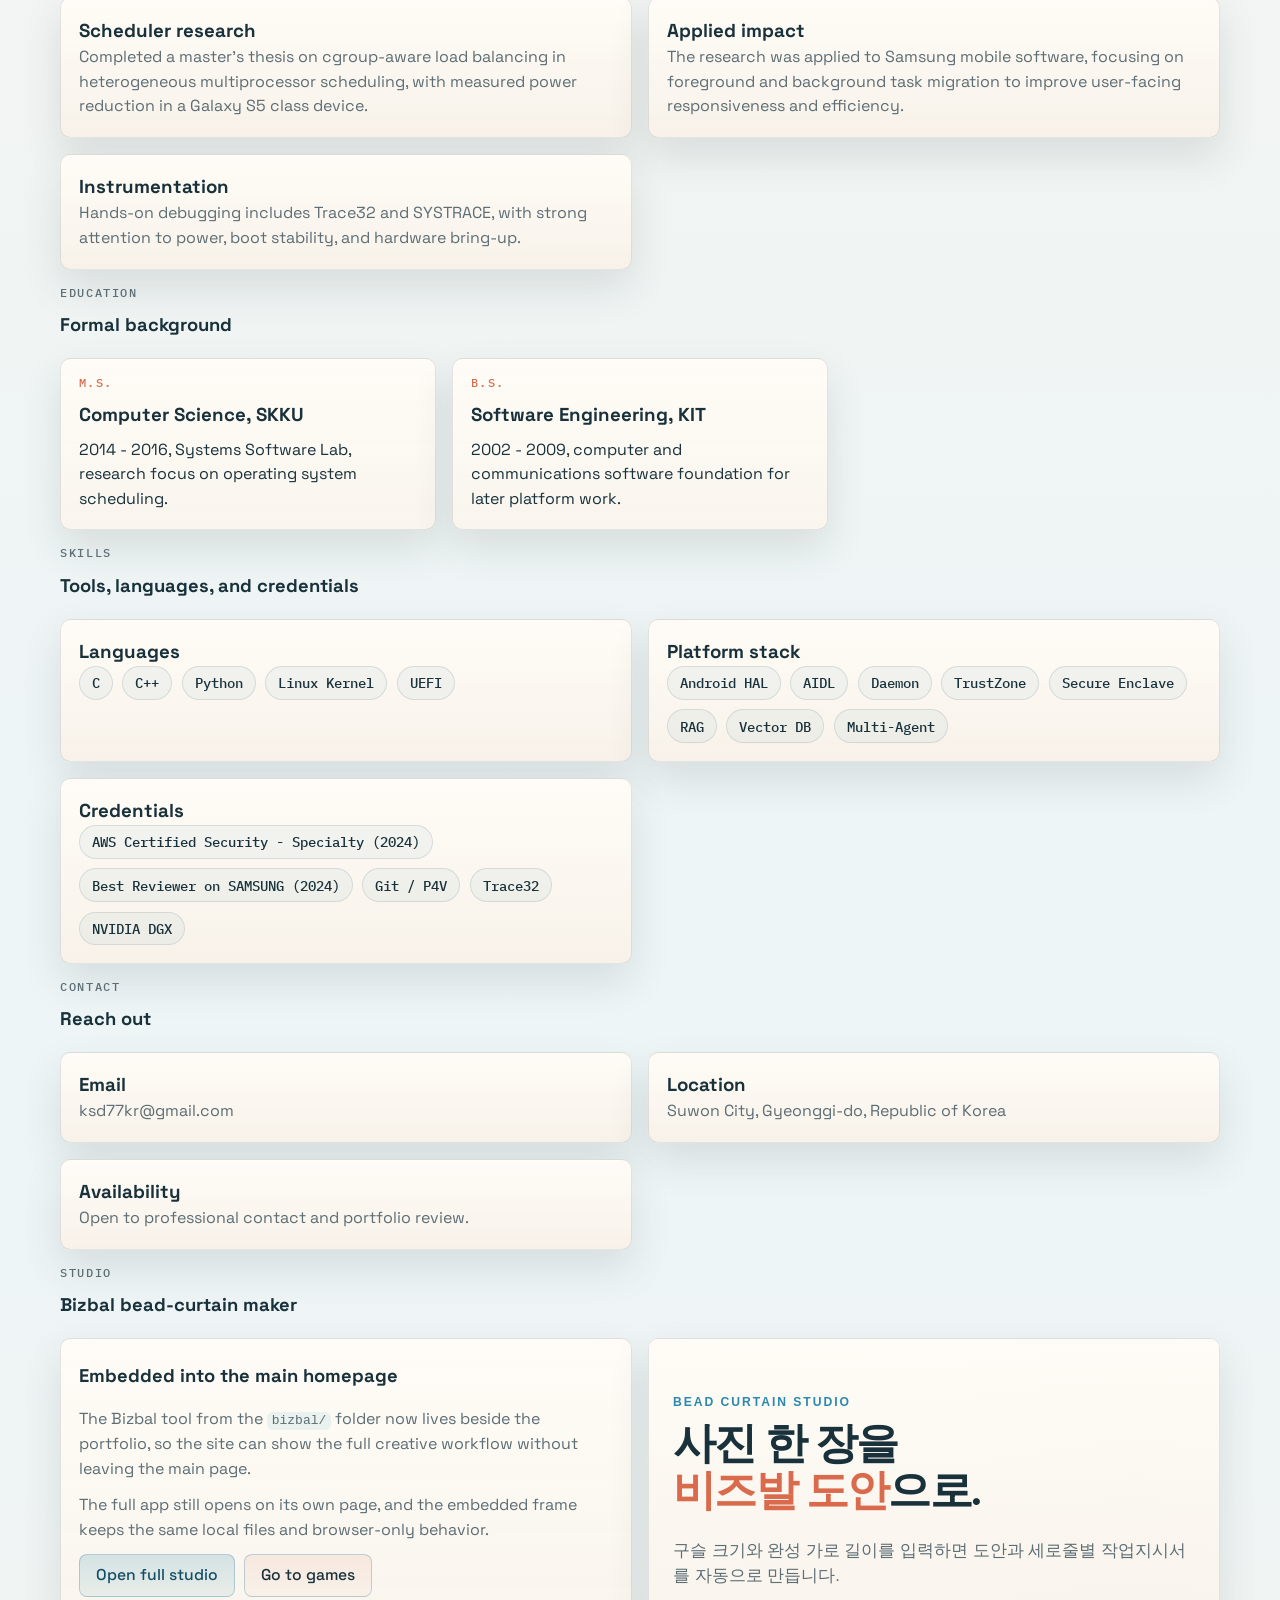
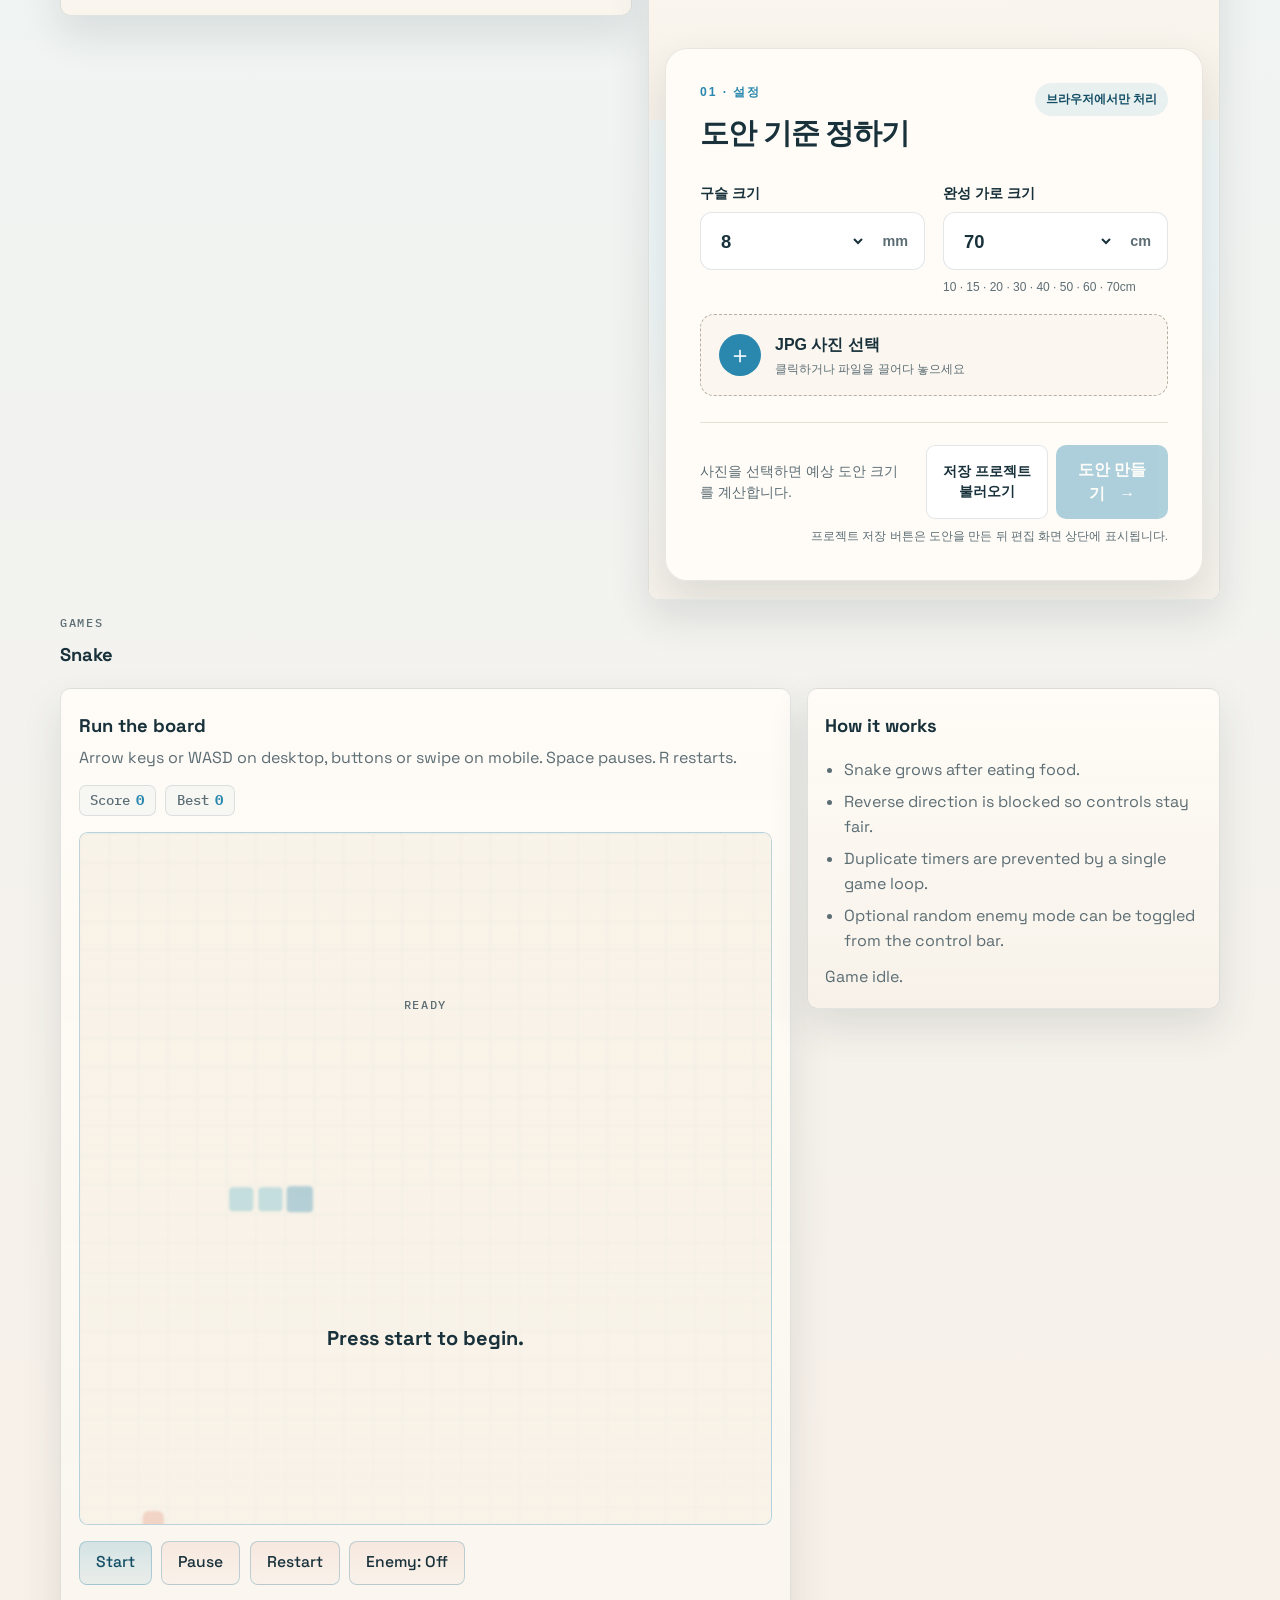
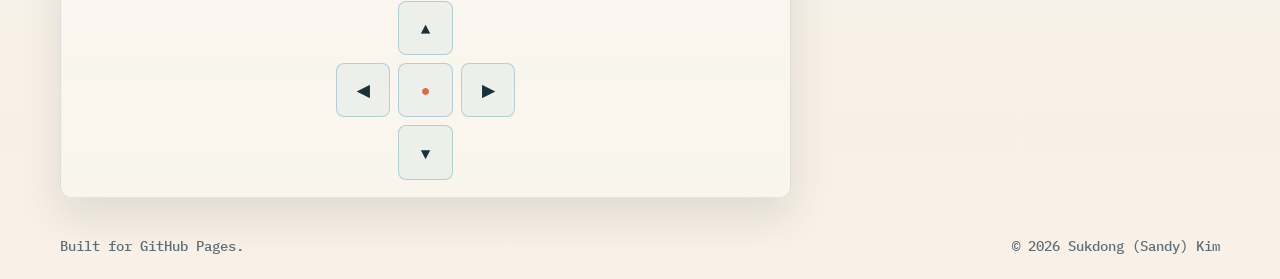
==== commit 5a76cf69: "Group hobbies and simplify Bizbal styling" ====
--- a/index.html
+++ b/index.html
@@ -37,8 +37,13 @@
       <a href="#education">Education</a>
       <a href="#skills">Skills</a>
       <a href="#contact">Contact</a>
-      <a href="#bizbal">Bizbal</a>
-      <a href="#games">Games</a>
+      <details class="nav-group">
+        <summary>Hobby</summary>
+        <div class="nav-group-menu">
+          <a href="#bizbal">Bizbal</a>
+          <a href="#games">Games</a>
+        </div>
+      </details>
     </nav>
   </header>
 
@@ -53,7 +58,7 @@
         </p>
         <div class="hero-actions">
           <a class="button button-primary" href="#projects">View selected work</a>
-          <a class="button button-secondary" href="#bizbal">Open Bizbal</a>
+          <a class="button button-secondary" href="#bizbal">Open Hobby tools</a>
           <a class="button button-secondary" href="#games">Play snake</a>
         </div>
       </div>
--- a/styles.css
+++ b/styles.css
@@ -187,6 +187,70 @@
   gap: 0.35rem;
 }
 
+.nav-group {
+  position: relative;
+  display: inline-block;
+}
+
+.nav-group > summary {
+  list-style: none;
+  padding: 0.68rem 0.85rem;
+  border: 1px solid transparent;
+  border-radius: 0.45rem;
+  color: var(--muted);
+  cursor: pointer;
+  transition: border-color 0.18s ease, background-color 0.18s ease, color 0.18s ease;
+}
+
+.nav-group > summary::-webkit-details-marker {
+  display: none;
+}
+
+.nav-group > summary:hover,
+.nav-group[open] > summary,
+.nav-group > summary:focus-visible {
+  border-color: var(--line-strong);
+  background: rgba(42, 136, 174, 0.08);
+  color: var(--text);
+  outline: none;
+}
+
+.nav-group-menu {
+  position: absolute;
+  top: calc(100% + 0.35rem);
+  right: 0;
+  display: grid;
+  min-width: 10rem;
+  padding: 0.4rem;
+  border: 1px solid var(--line);
+  border-radius: 0.55rem;
+  background: rgba(255, 252, 247, 0.98);
+  box-shadow: var(--shadow);
+  opacity: 0;
+  pointer-events: none;
+  transform: translateY(-0.25rem);
+  transition: opacity 0.16s ease, transform 0.16s ease;
+}
+
+.nav-group[open] .nav-group-menu {
+  opacity: 1;
+  pointer-events: auto;
+  transform: translateY(0);
+}
+
+.nav-group-menu a {
+  padding: 0.55rem 0.65rem;
+  border-radius: 0.4rem;
+  color: var(--muted);
+}
+
+.nav-group-menu a:hover,
+.nav-group-menu a:focus-visible {
+  background: rgba(42, 136, 174, 0.08);
+  color: var(--text);
+  outline: none;
+}
+
 .site-nav a {
   padding: 0.68rem 0.85rem;
   border: 1px solid transparent;
@@ -625,6 +689,24 @@
     width: 100%;
   }
 
+  .nav-group {
+    width: 100%;
+  }
+
+  .nav-group > summary {
+    width: 100%;
+  }
+
+  .nav-group-menu {
+    position: static;
+    min-width: 0;
+    margin-top: 0.35rem;
+    opacity: 1;
+    pointer-events: auto;
+    transform: none;
+    box-shadow: none;
+  }
+
   .studio-frame iframe {
     min-height: 760px;
   }
@@ -633,4 +715,3 @@
     flex-direction: column;
   }
 }
-
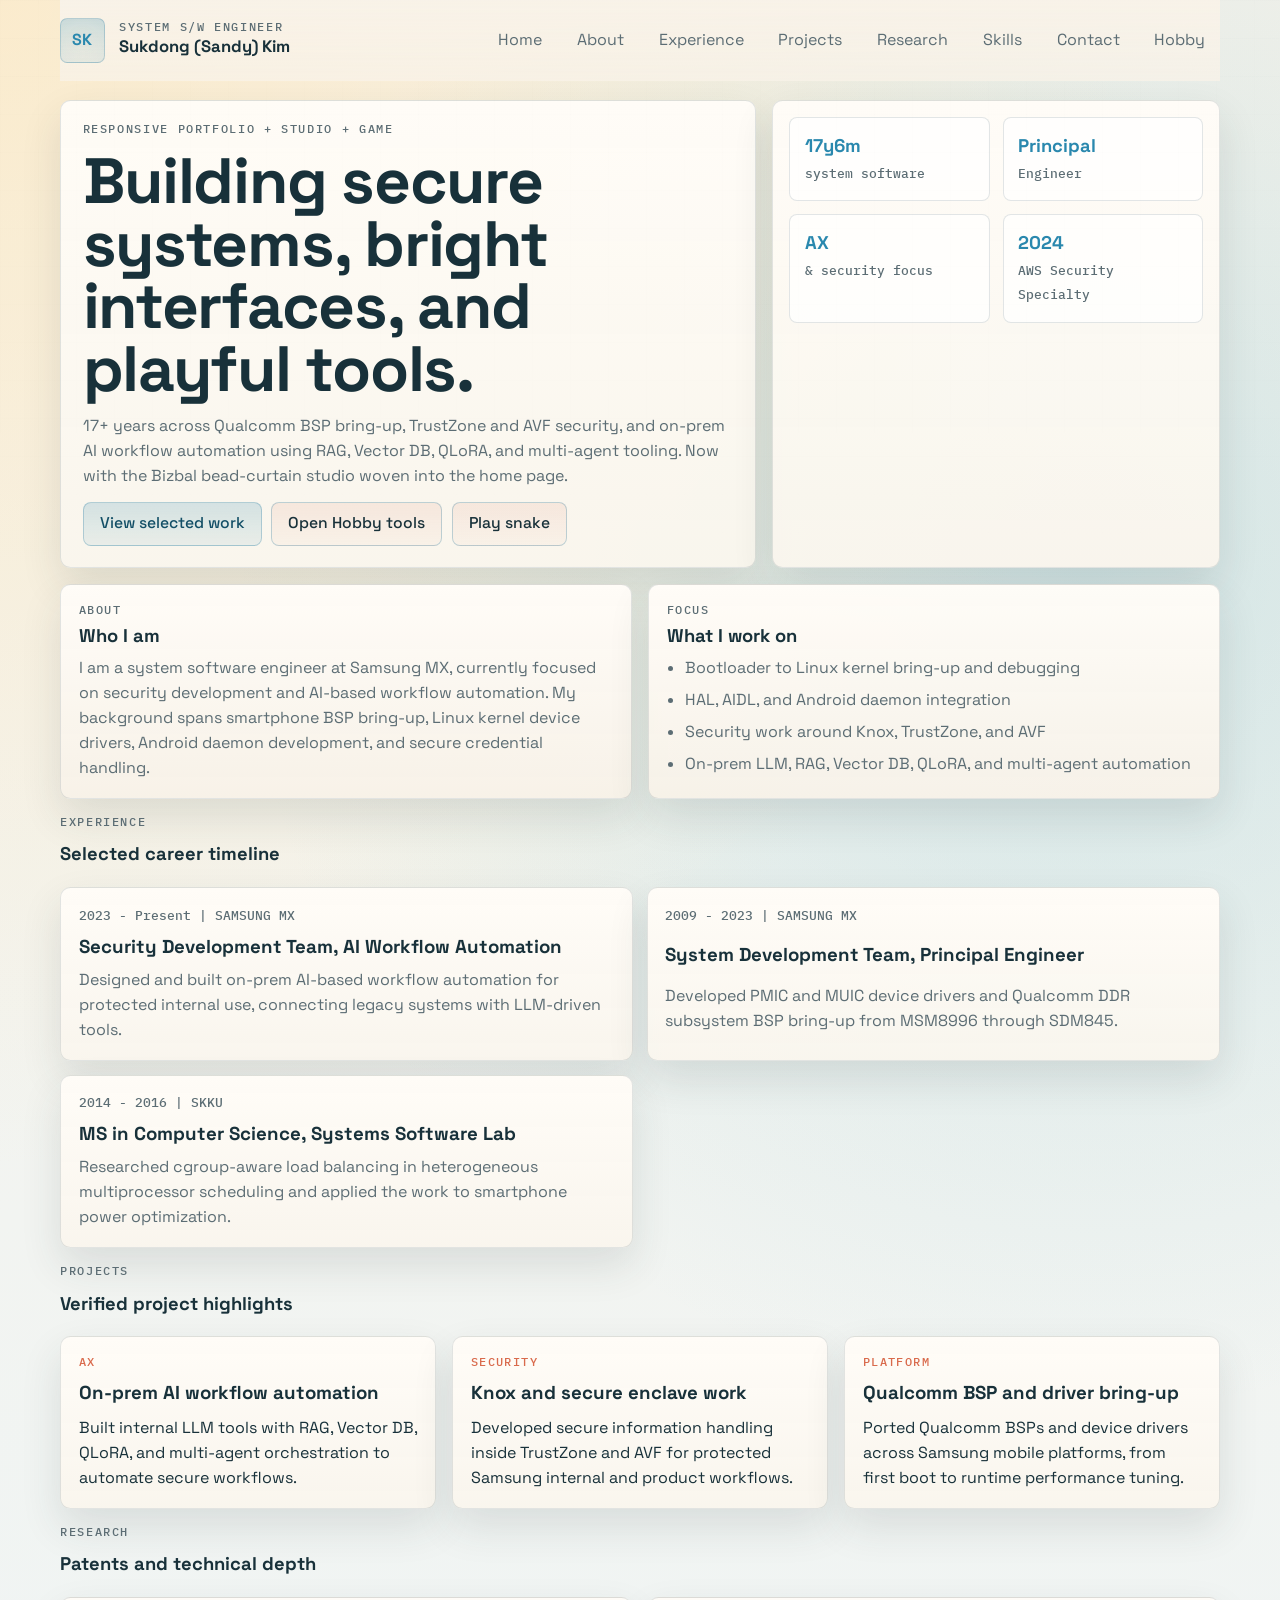
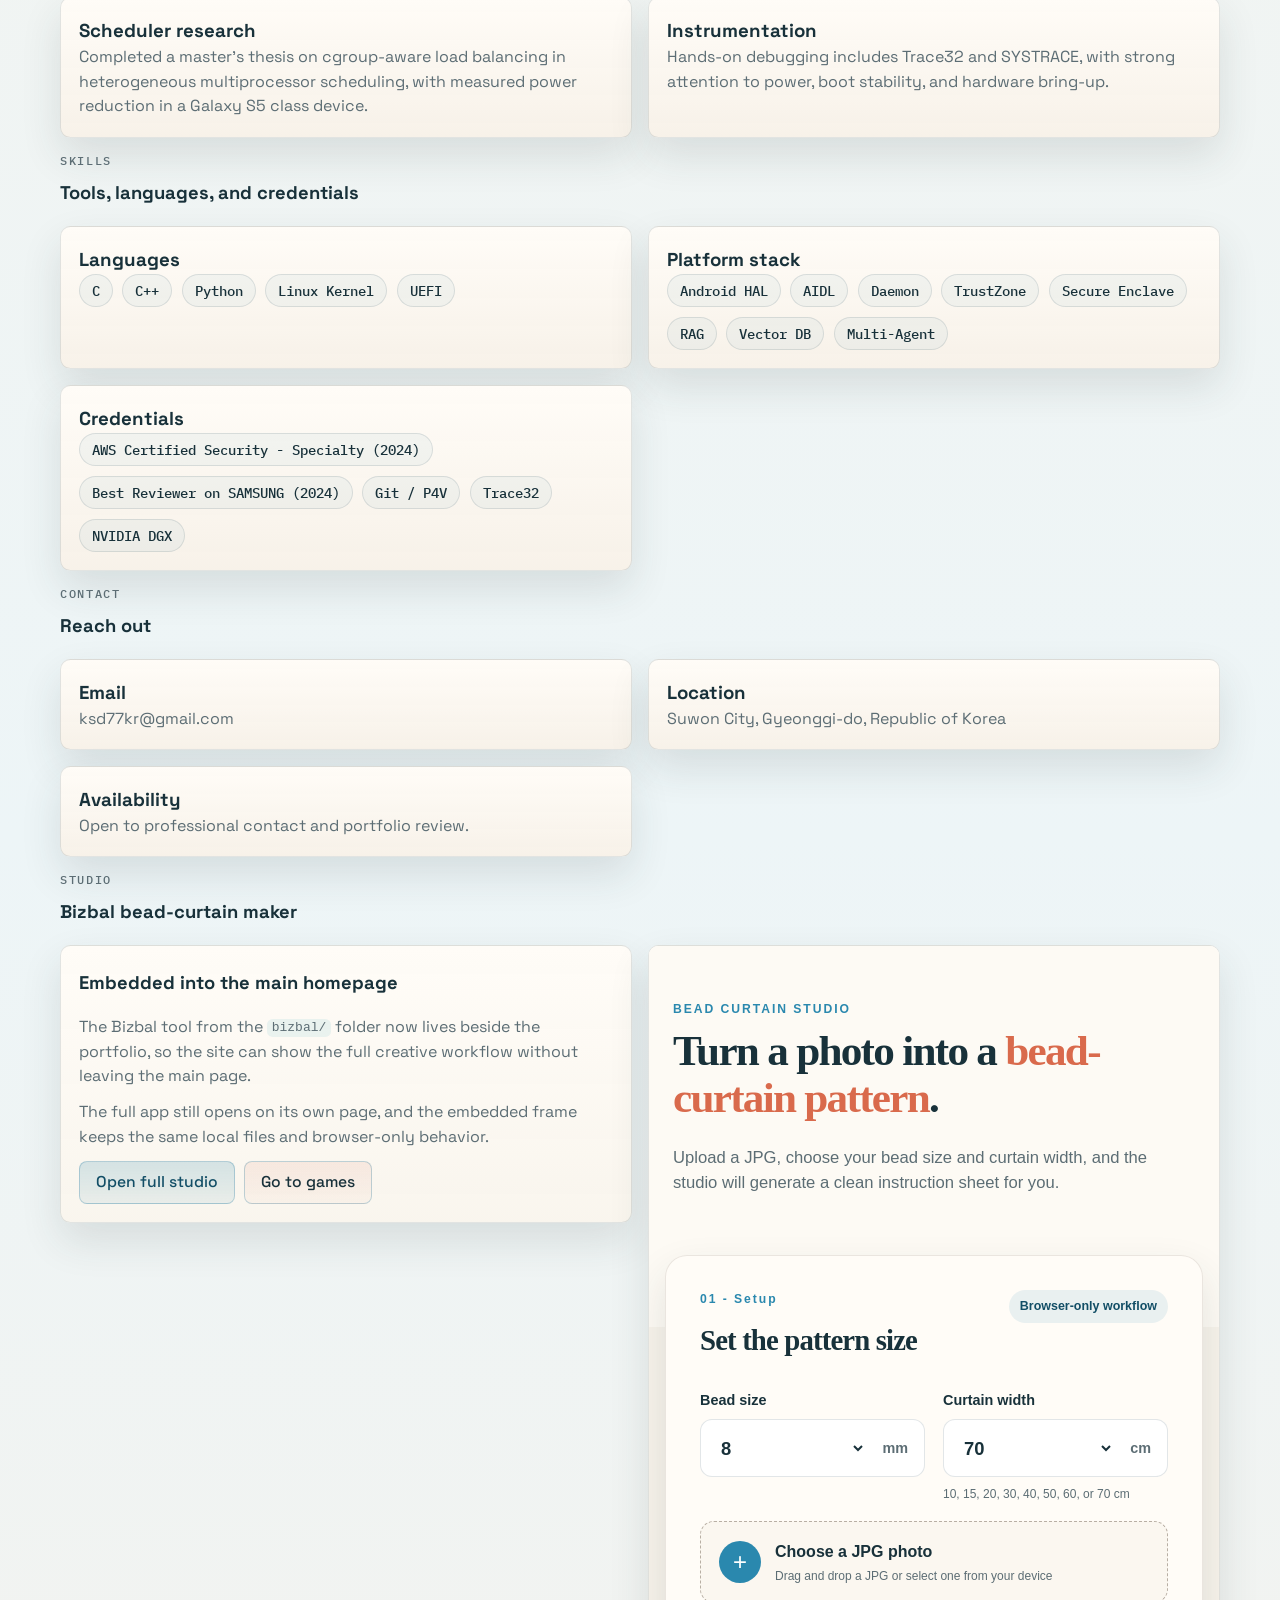
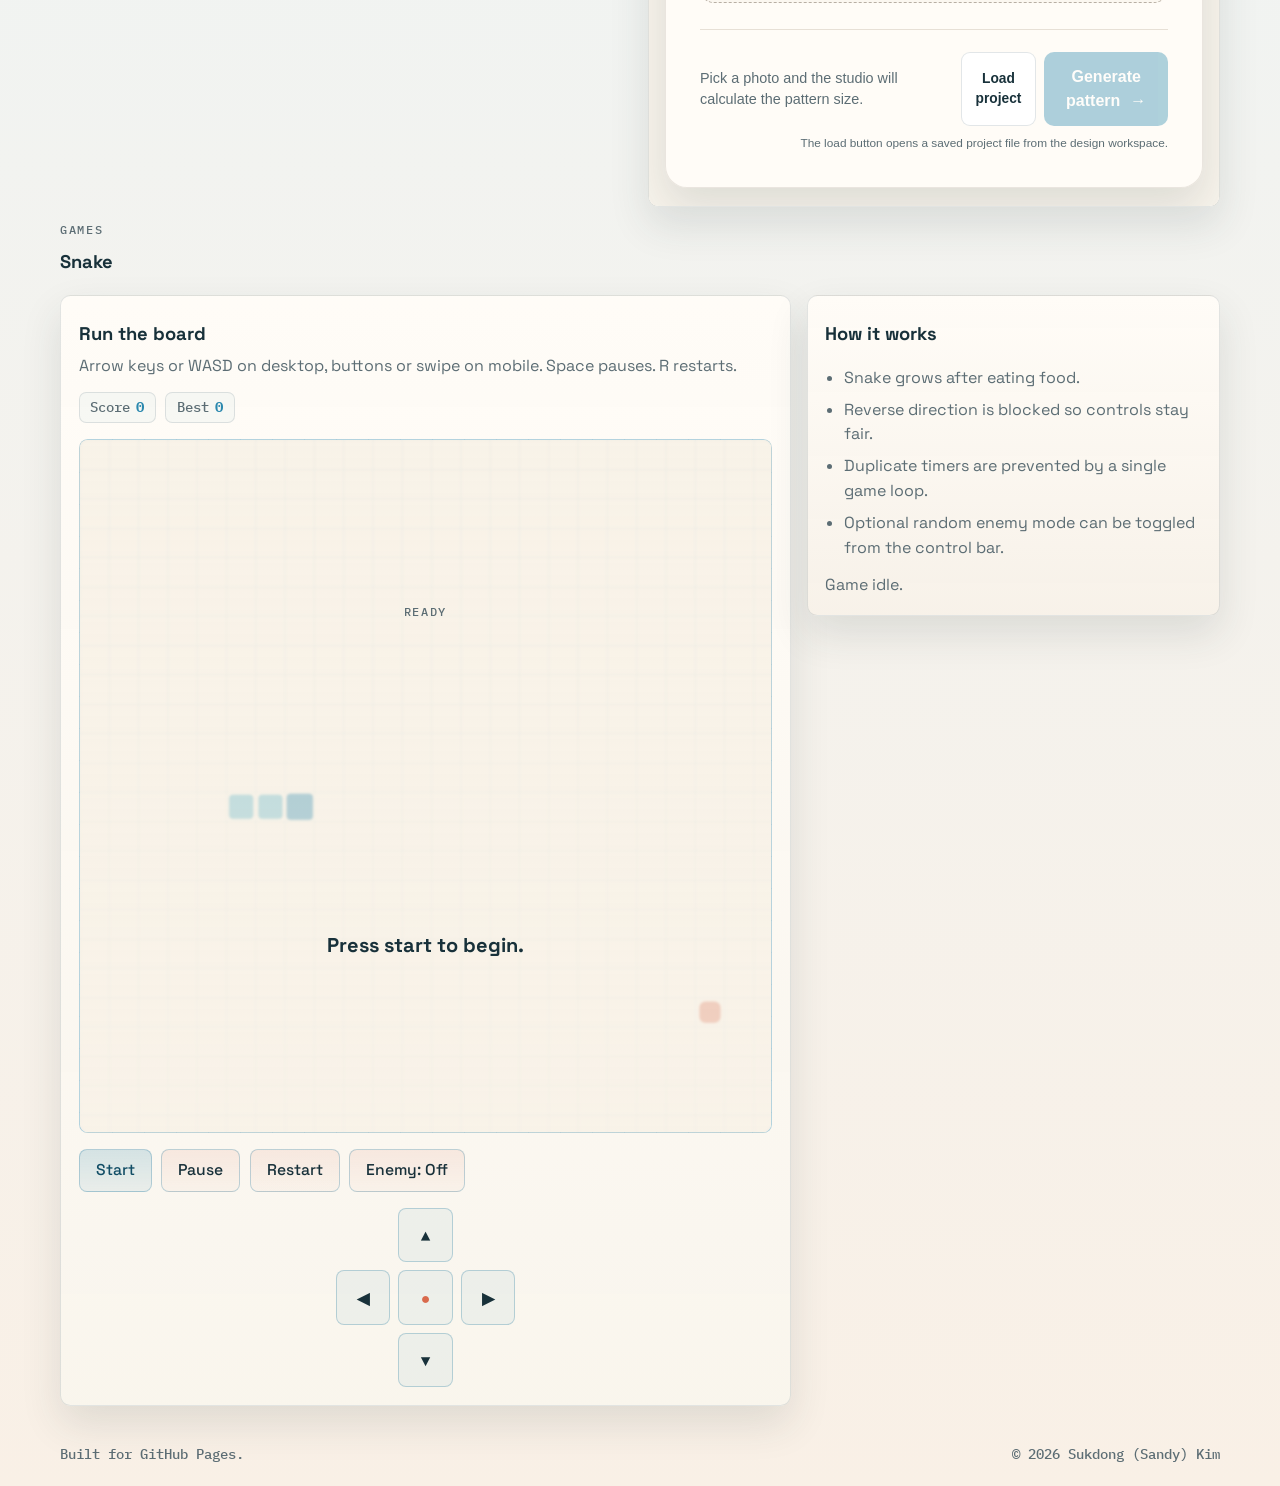
==== commit 5055187a: "Remove education section from homepage" ====
--- a/index.html
+++ b/index.html
@@ -34,7 +34,6 @@
       <a href="#experience">Experience</a>
       <a href="#projects">Projects</a>
       <a href="#research">Research</a>
-      <a href="#education">Education</a>
       <a href="#skills">Skills</a>
       <a href="#contact">Contact</a>
       <details class="nav-group">
@@ -128,11 +127,6 @@
           <h3>MS in Computer Science, Systems Software Lab</h3>
           <p>Researched cgroup-aware load balancing in heterogeneous multiprocessor scheduling and applied the work to smartphone power optimization.</p>
         </article>
-        <article class="timeline-item">
-          <p class="timeline-meta">2002 - 2009 | KIT</p>
-          <h3>BS in Software Engineering</h3>
-          <p>Built a foundation in computer and communications software that led into device driver and platform bring-up work.</p>
-        </article>
       </div>
     </section>
 
@@ -171,31 +165,8 @@
           <p>Completed a master's thesis on cgroup-aware load balancing in heterogeneous multiprocessor scheduling, with measured power reduction in a Galaxy S5 class device.</p>
         </article>
         <article class="panel">
-          <h3>Applied impact</h3>
-          <p>The research was applied to Samsung mobile software, focusing on foreground and background task migration to improve user-facing responsiveness and efficiency.</p>
-        </article>
-        <article class="panel">
           <h3>Instrumentation</h3>
           <p>Hands-on debugging includes Trace32 and SYSTRACE, with strong attention to power, boot stability, and hardware bring-up.</p>
-        </article>
-      </div>
-    </section>
-
-    <section id="education" class="section">
-      <div class="section-head">
-        <p class="eyebrow">Education</p>
-        <h2>Formal background</h2>
-      </div>
-      <div class="card-grid">
-        <article class="card">
-          <span class="card-tag">M.S.</span>
-          <h3>Computer Science, SKKU</h3>
-          <p>2014 - 2016, Systems Software Lab, research focus on operating system scheduling.</p>
-        </article>
-        <article class="card">
-          <span class="card-tag">B.S.</span>
-          <h3>Software Engineering, KIT</h3>
-          <p>2002 - 2009, computer and communications software foundation for later platform work.</p>
         </article>
       </div>
     </section>
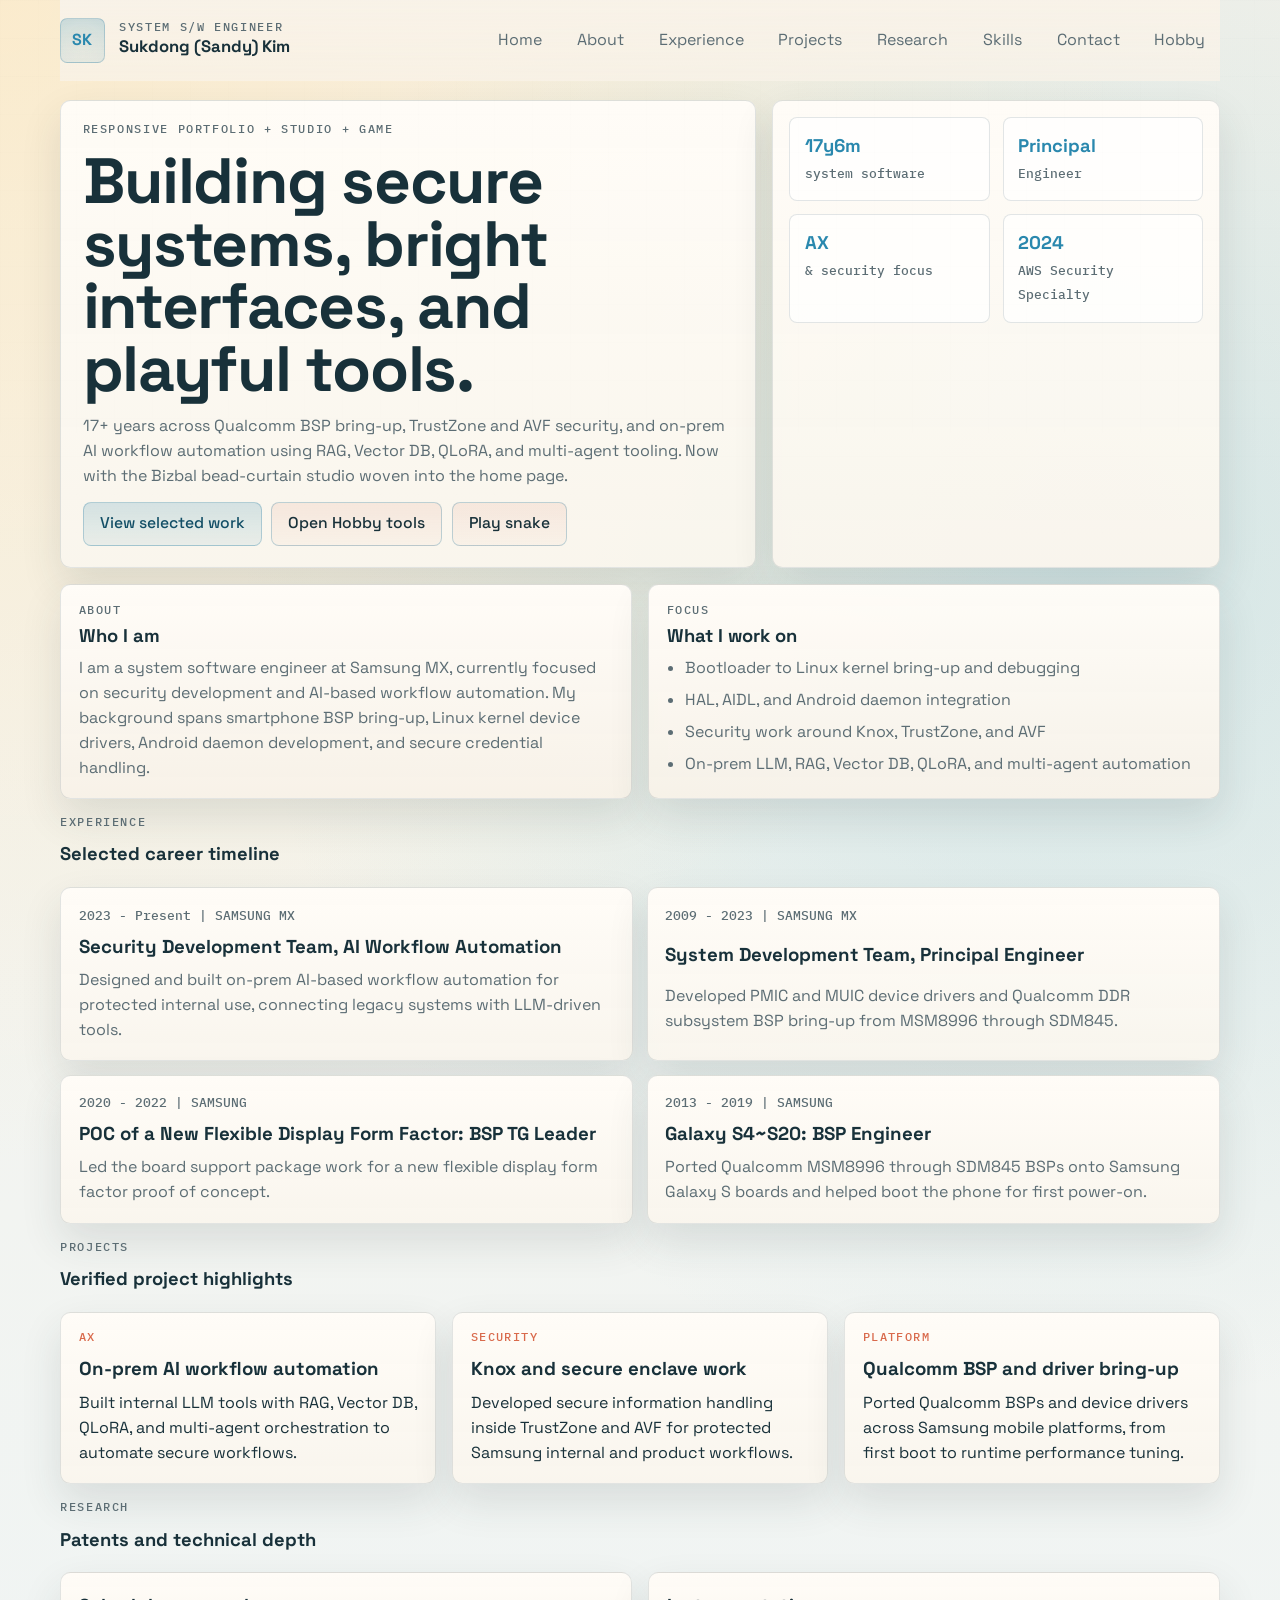
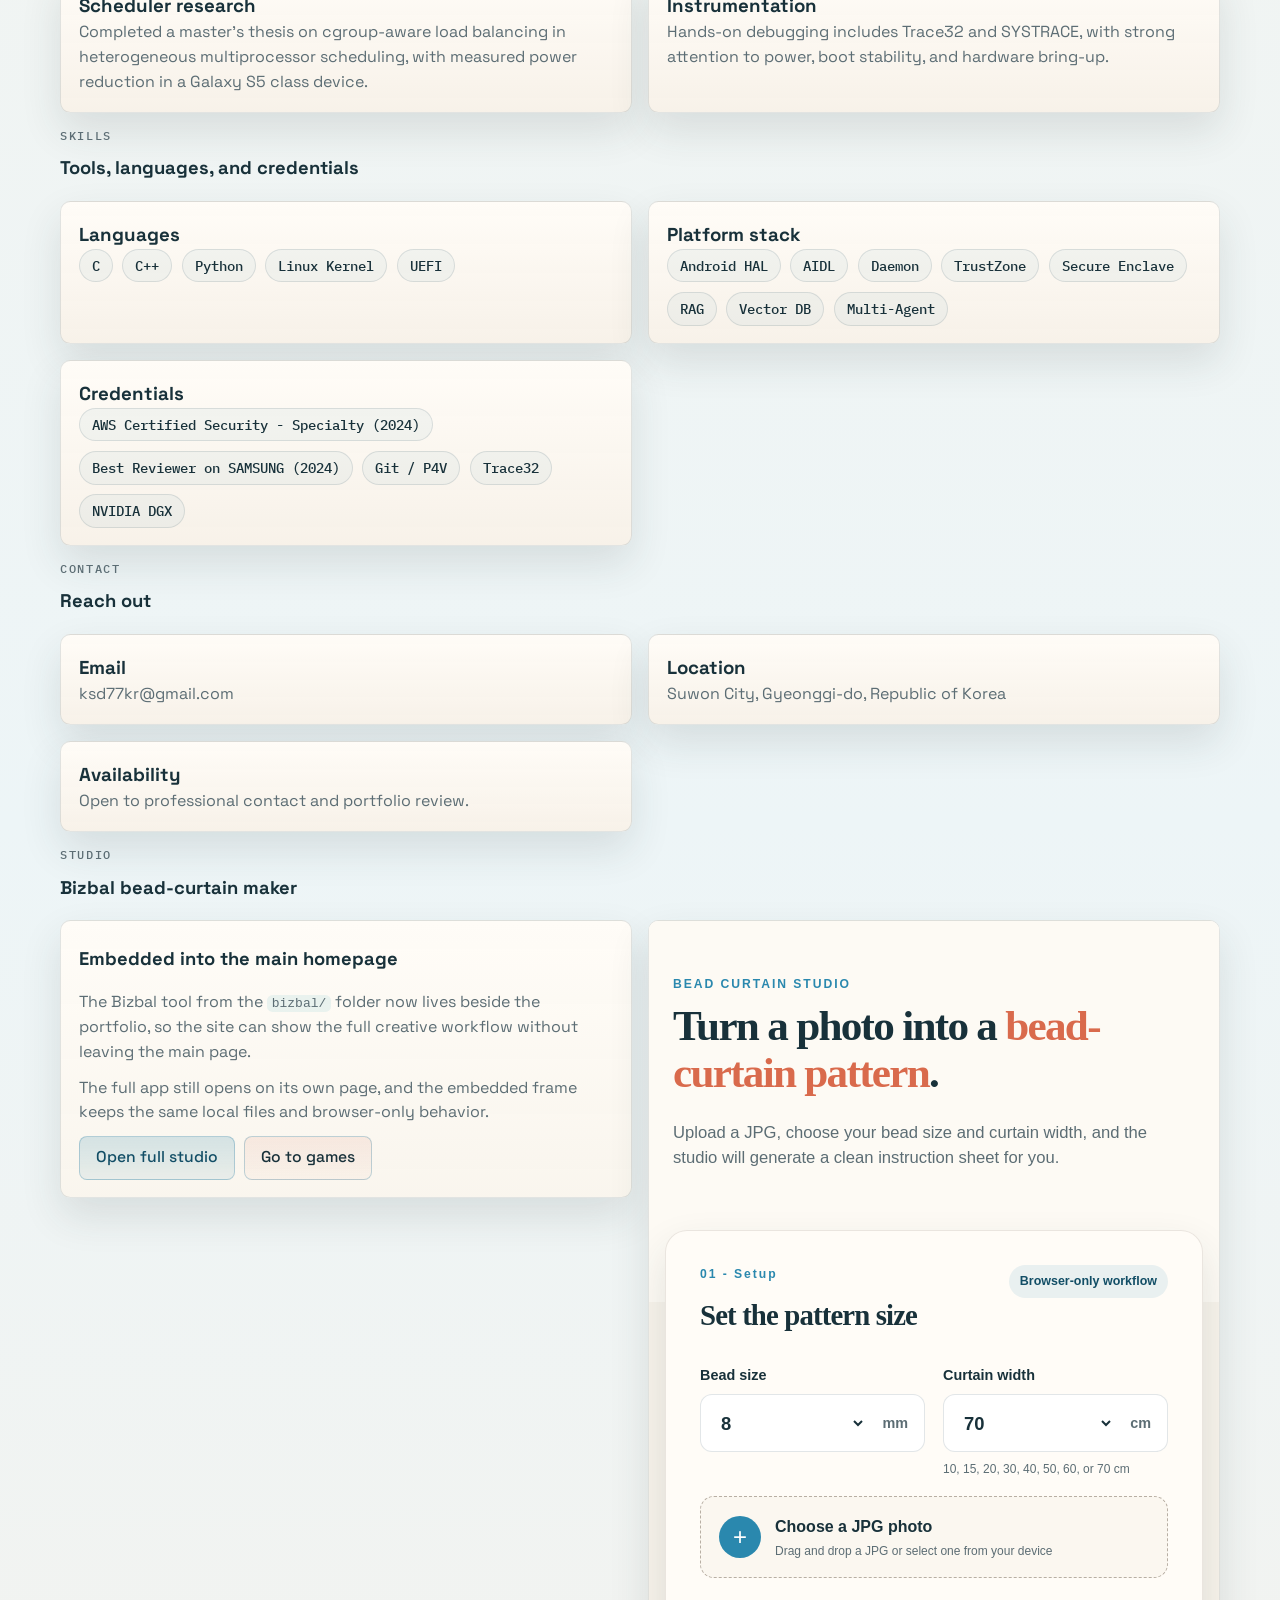
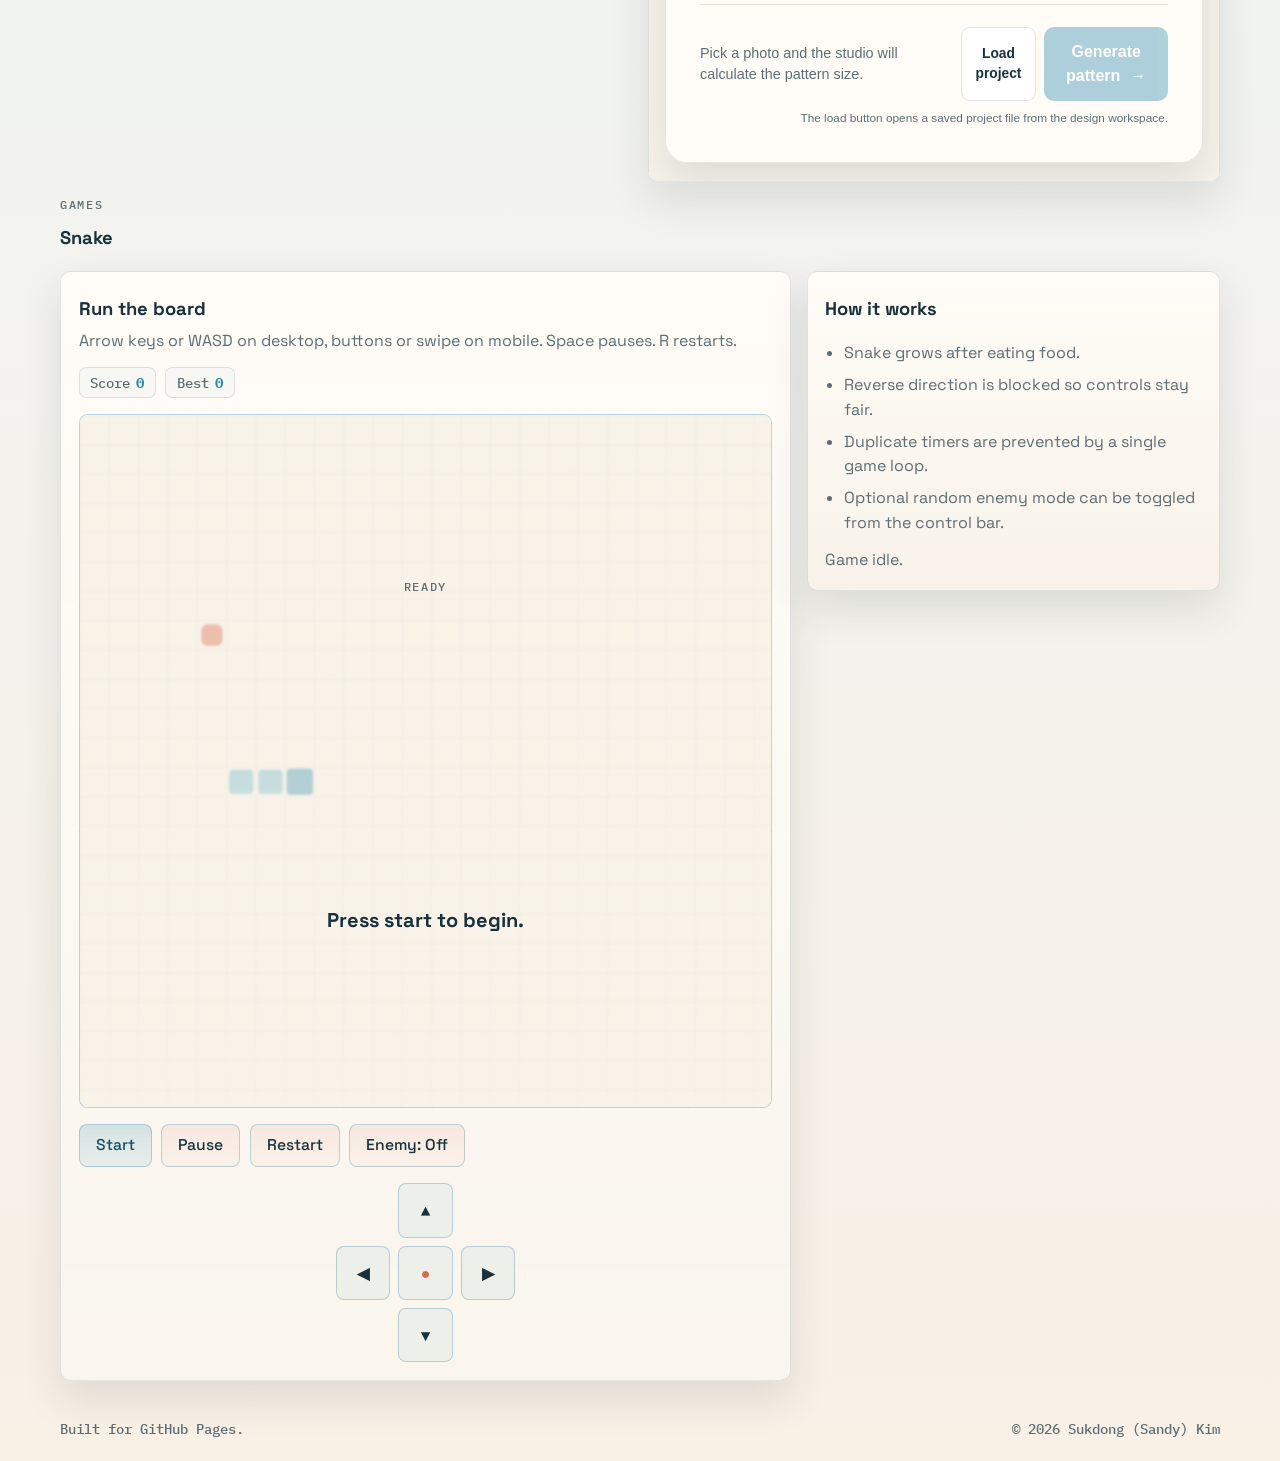
==== commit c2f5bd90: "Refresh experience timeline with additional roles" ====
--- a/index.html
+++ b/index.html
@@ -123,9 +123,14 @@
           <p>Developed PMIC and MUIC device drivers and Qualcomm DDR subsystem BSP bring-up from MSM8996 through SDM845.</p>
         </article>
         <article class="timeline-item">
-          <p class="timeline-meta">2014 - 2016 | SKKU</p>
-          <h3>MS in Computer Science, Systems Software Lab</h3>
-          <p>Researched cgroup-aware load balancing in heterogeneous multiprocessor scheduling and applied the work to smartphone power optimization.</p>
+          <p class="timeline-meta">2020 - 2022 | SAMSUNG</p>
+          <h3>POC of a New Flexible Display Form Factor: BSP TG Leader</h3>
+          <p>Led the board support package work for a new flexible display form factor proof of concept.</p>
+        </article>
+        <article class="timeline-item">
+          <p class="timeline-meta">2013 - 2019 | SAMSUNG</p>
+          <h3>Galaxy S4~S20: BSP Engineer</h3>
+          <p>Ported Qualcomm MSM8996 through SDM845 BSPs onto Samsung Galaxy S boards and helped boot the phone for first power-on.</p>
         </article>
       </div>
     </section>
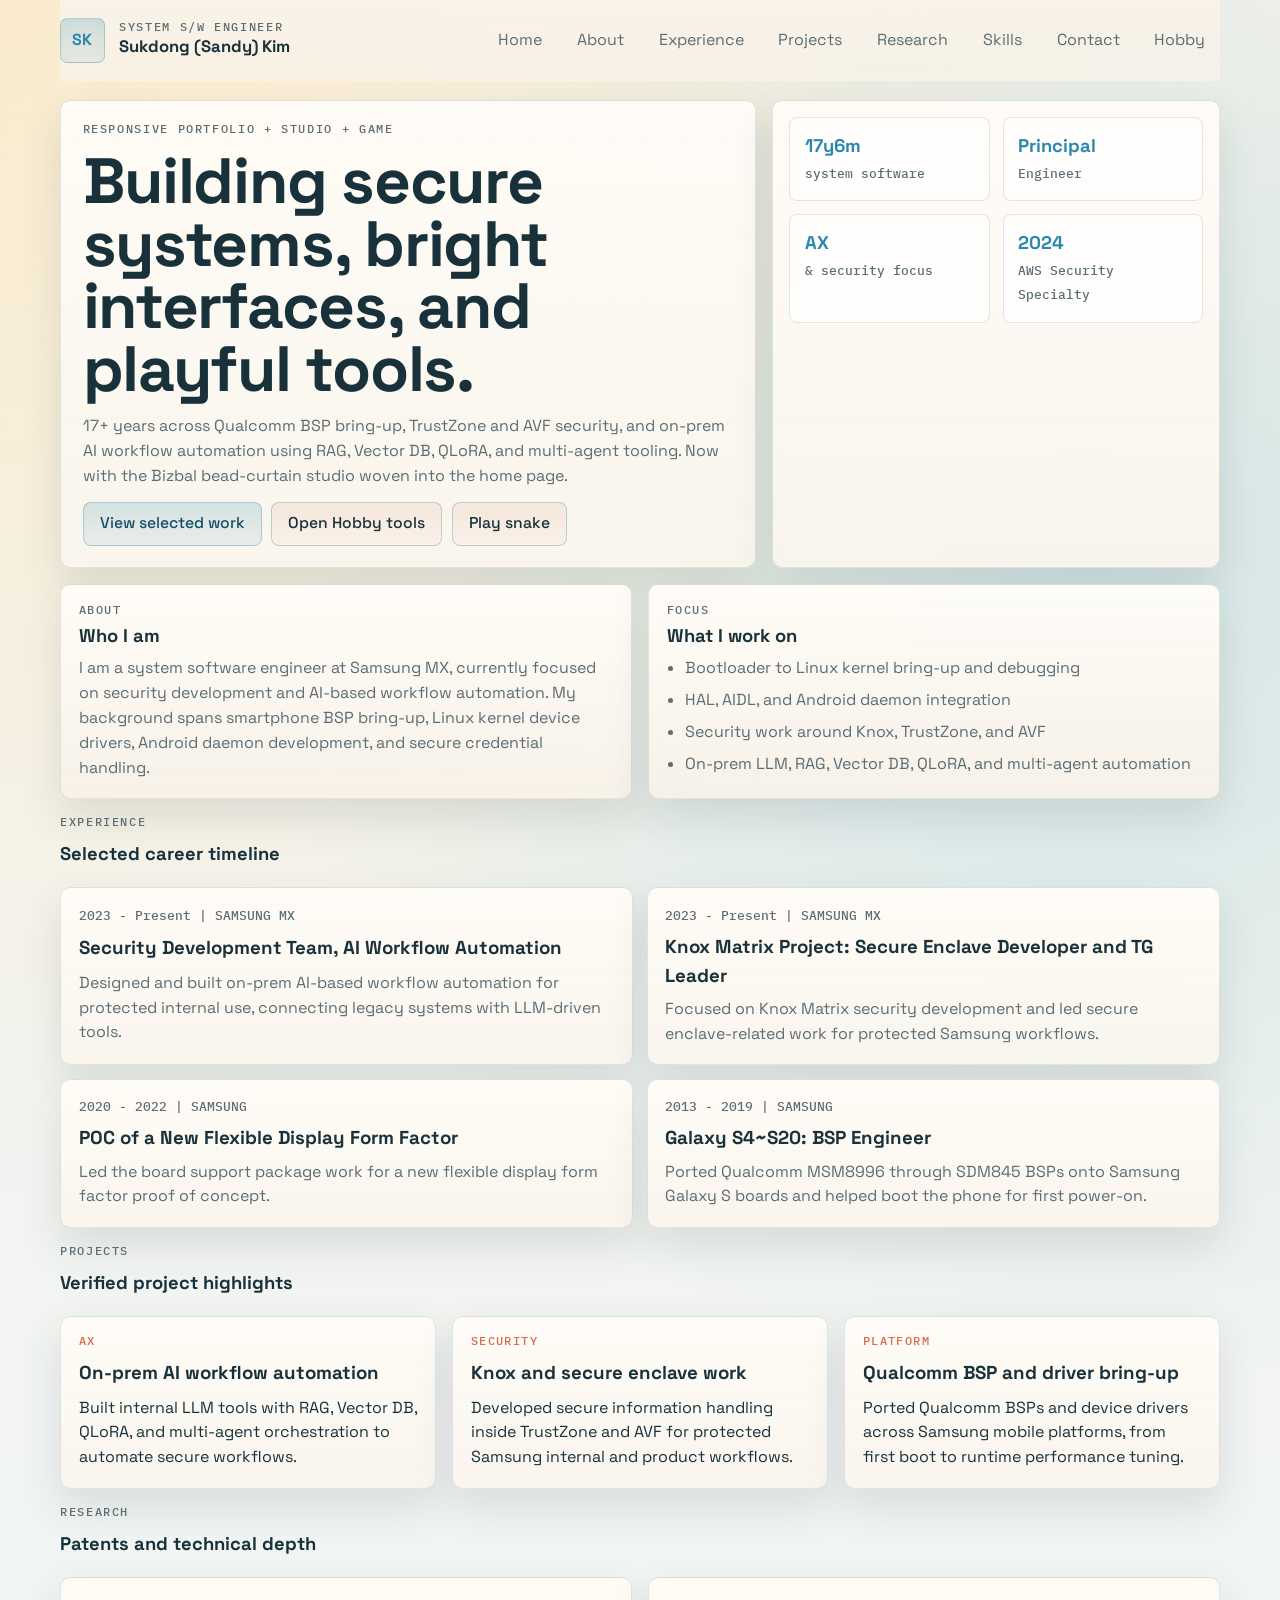
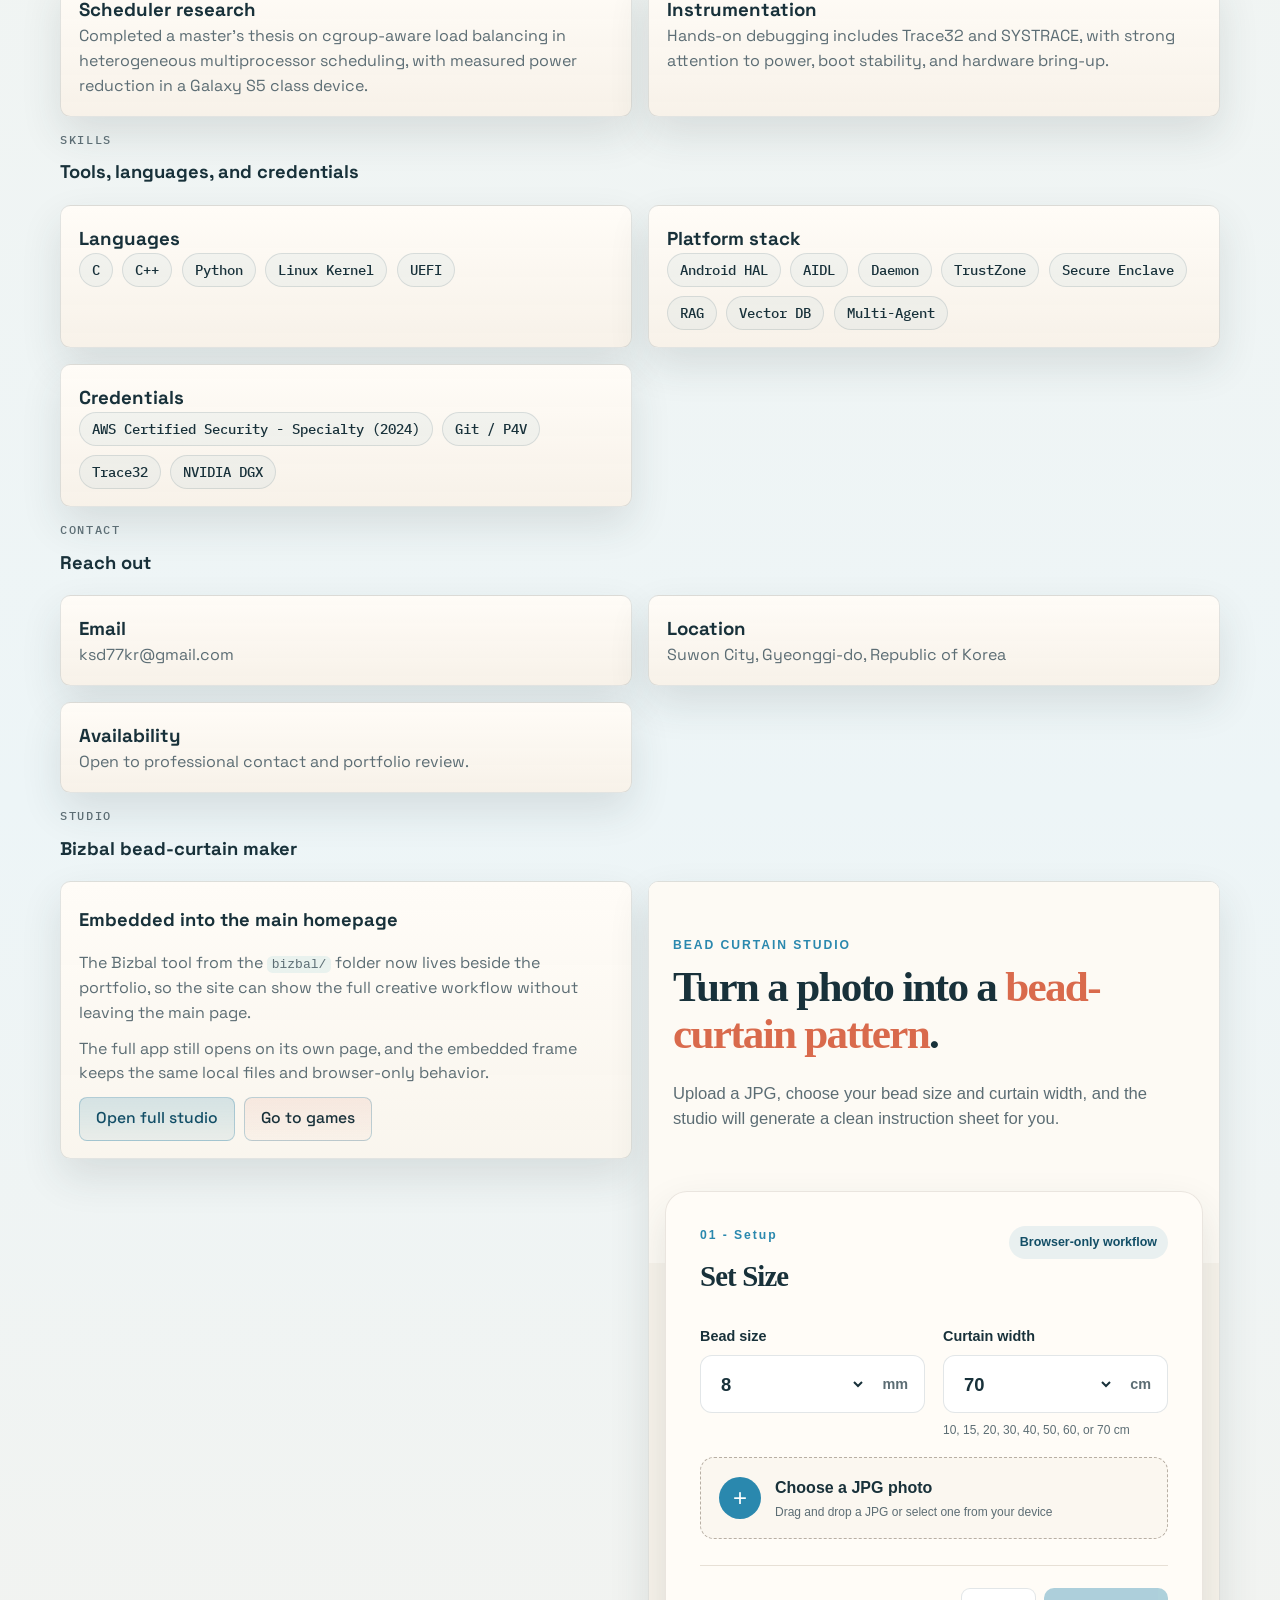
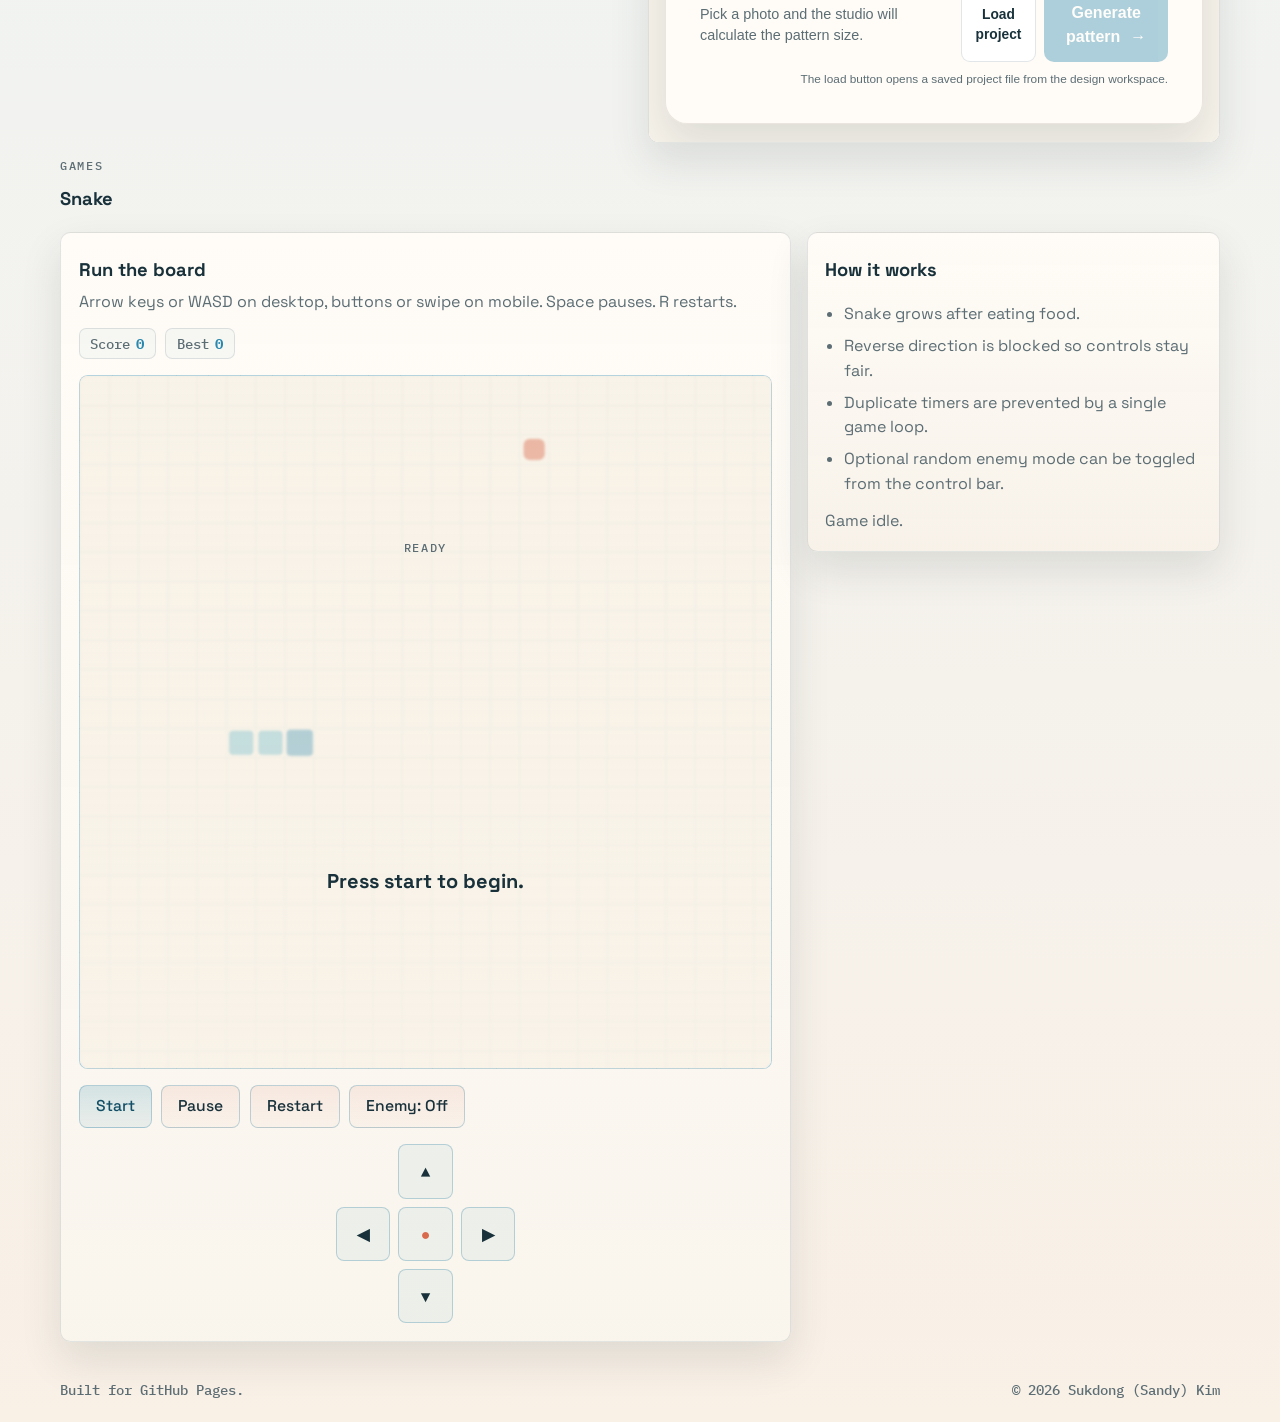
==== commit b377e6ba: "Update career timeline and Bizbal label" ====
--- a/index.html
+++ b/index.html
@@ -118,13 +118,13 @@
           <p>Designed and built on-prem AI-based workflow automation for protected internal use, connecting legacy systems with LLM-driven tools.</p>
         </article>
         <article class="timeline-item">
-          <p class="timeline-meta">2009 - 2023 | SAMSUNG MX</p>
-          <h3>System Development Team, Principal Engineer</h3>
-          <p>Developed PMIC and MUIC device drivers and Qualcomm DDR subsystem BSP bring-up from MSM8996 through SDM845.</p>
+          <p class="timeline-meta">2023 - Present | SAMSUNG MX</p>
+          <h3>Knox Matrix Project: Secure Enclave Developer and TG Leader</h3>
+          <p>Focused on Knox Matrix security development and led secure enclave-related work for protected Samsung workflows.</p>
         </article>
         <article class="timeline-item">
           <p class="timeline-meta">2020 - 2022 | SAMSUNG</p>
-          <h3>POC of a New Flexible Display Form Factor: BSP TG Leader</h3>
+          <h3>POC of a New Flexible Display Form Factor</h3>
           <p>Led the board support package work for a new flexible display form factor proof of concept.</p>
         </article>
         <article class="timeline-item">
@@ -209,7 +209,6 @@
           <h3>Credentials</h3>
           <div class="chip-row">
             <span class="chip">AWS Certified Security - Specialty (2024)</span>
-            <span class="chip">Best Reviewer on SAMSUNG (2024)</span>
             <span class="chip">Git / P4V</span>
             <span class="chip">Trace32</span>
             <span class="chip">NVIDIA DGX</span>
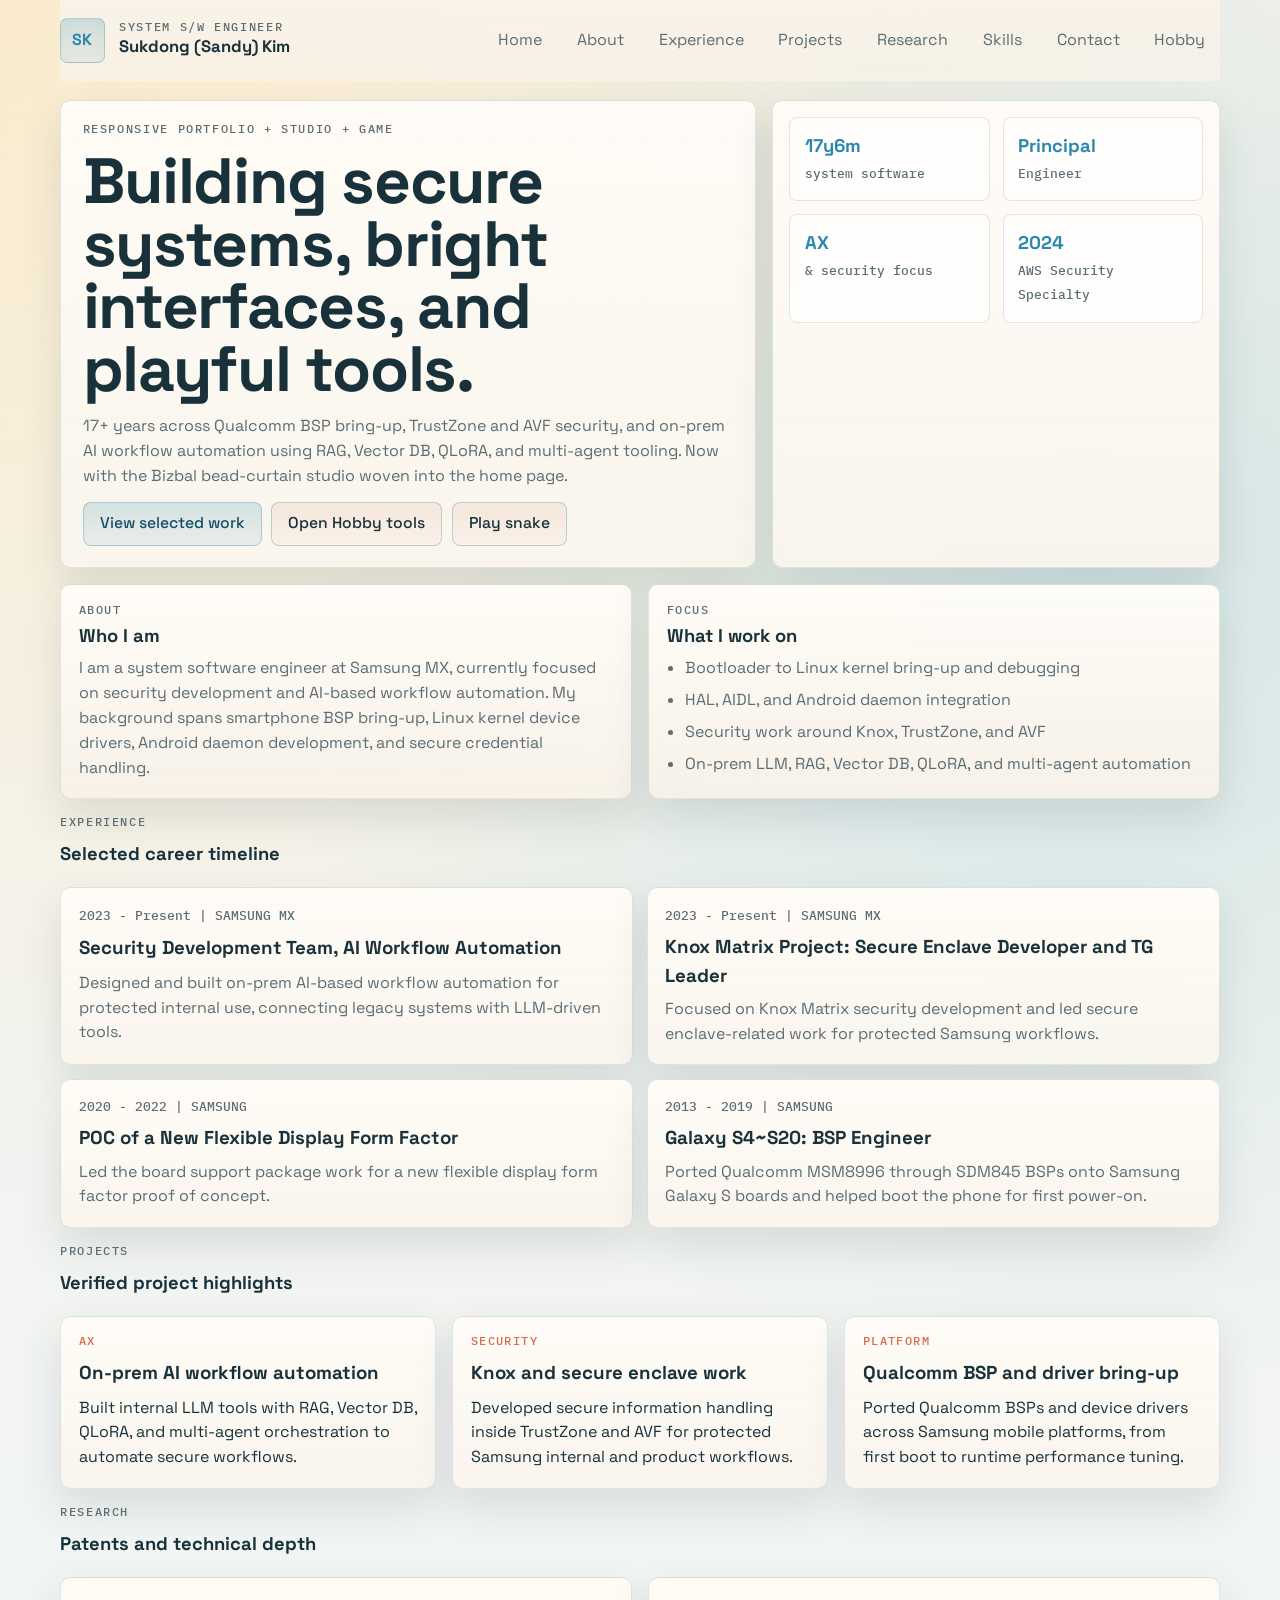
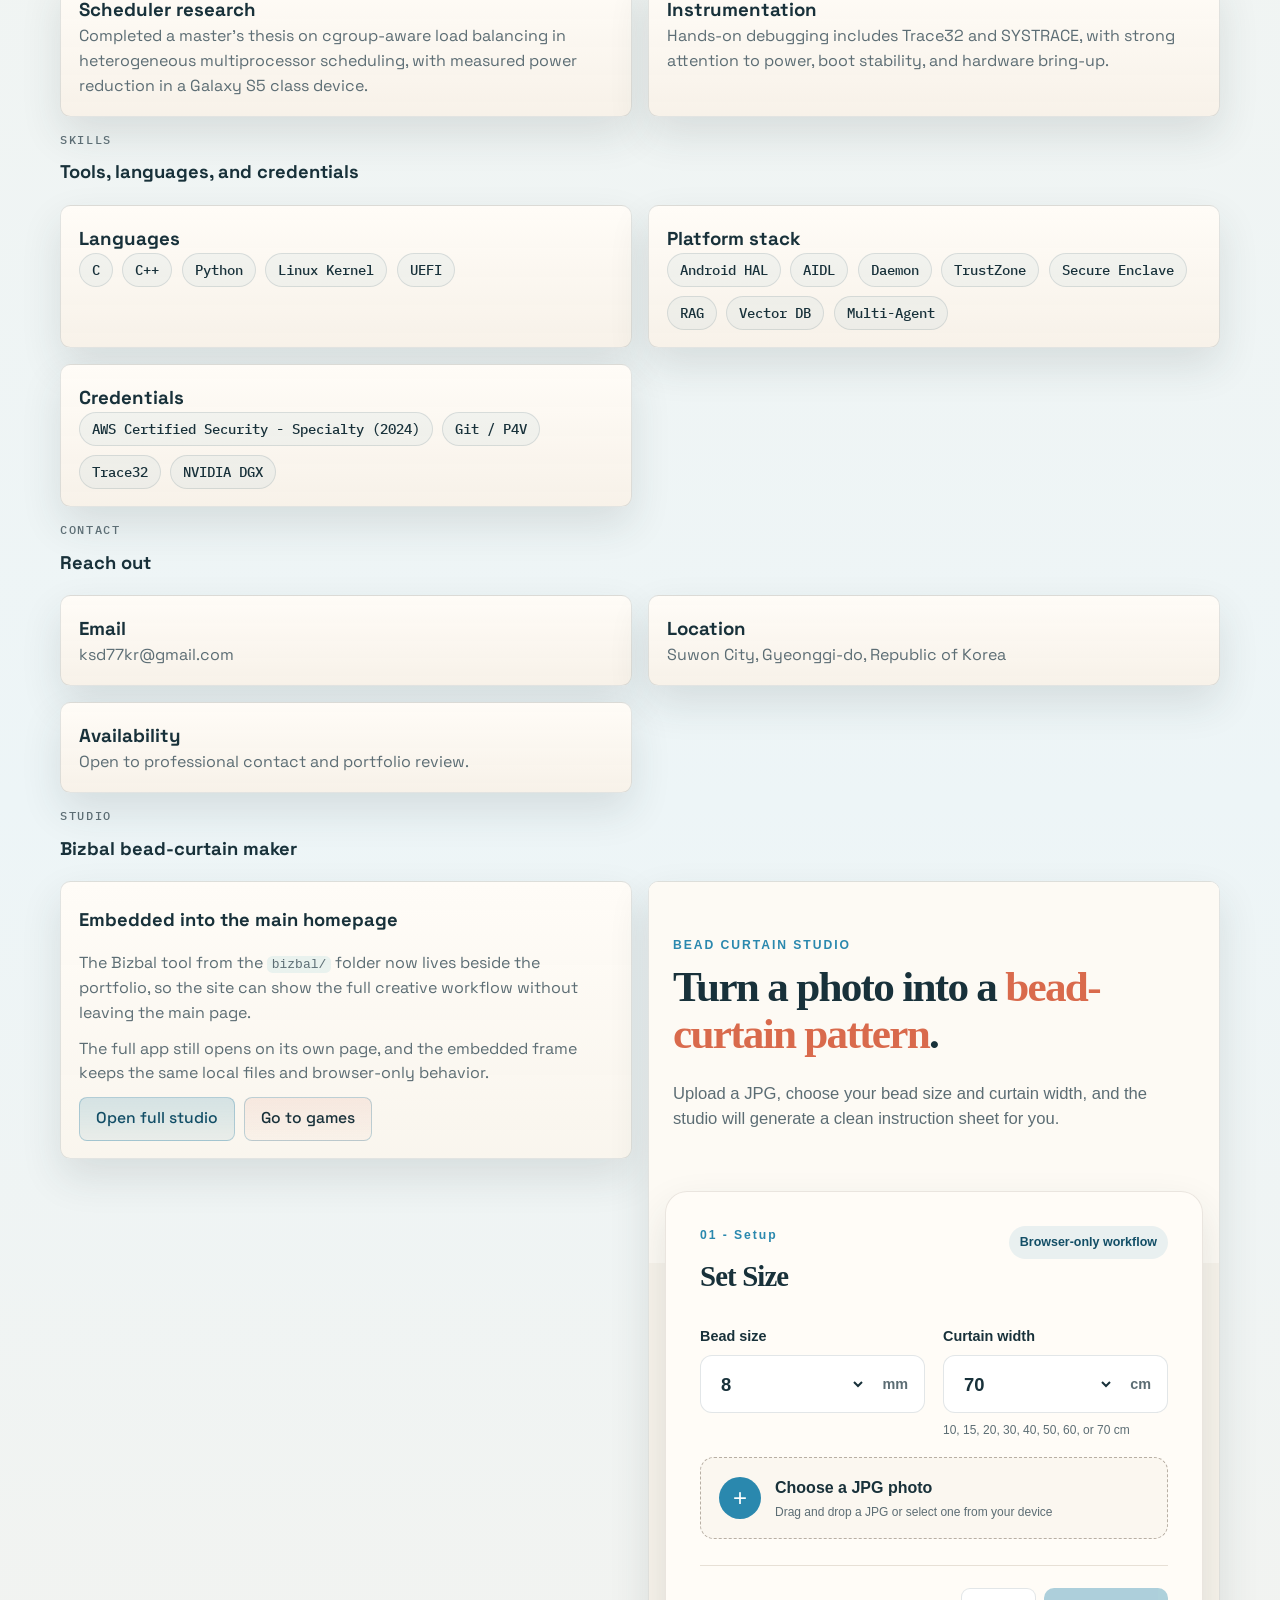
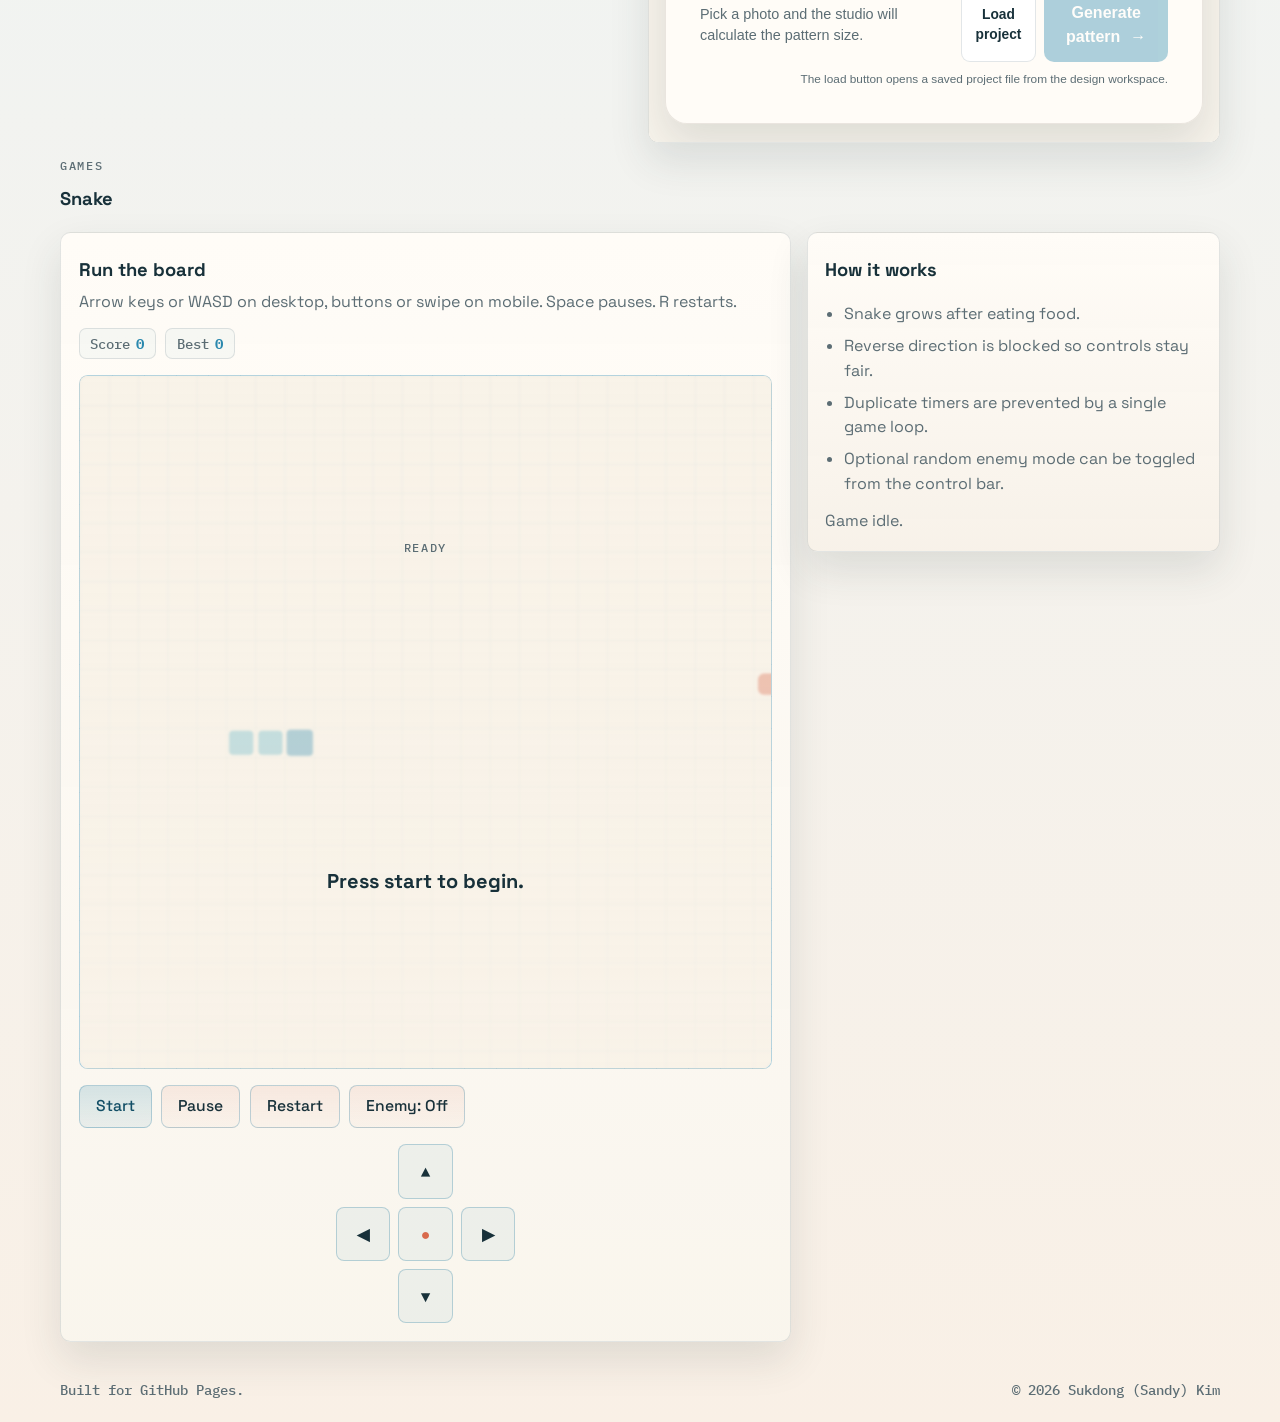
==== commit 19a7a223: "Bust Bizbal iframe cache on homepage" ====
--- a/index.html
+++ b/index.html
@@ -256,14 +256,14 @@
             behavior.
           </p>
           <div class="hero-actions">
-            <a class="button button-primary" href="bizbal/index.html">Open full studio</a>
+            <a class="button button-primary" href="bizbal/index.html?v=2">Open full studio</a>
             <a class="button button-secondary" href="#games">Go to games</a>
           </div>
         </article>
 
         <div class="studio-frame">
           <iframe
-            src="bizbal/index.html"
+            src="bizbal/index.html?v=2"
             title="Bizbal bead-curtain maker"
             loading="lazy"
             referrerpolicy="no-referrer"
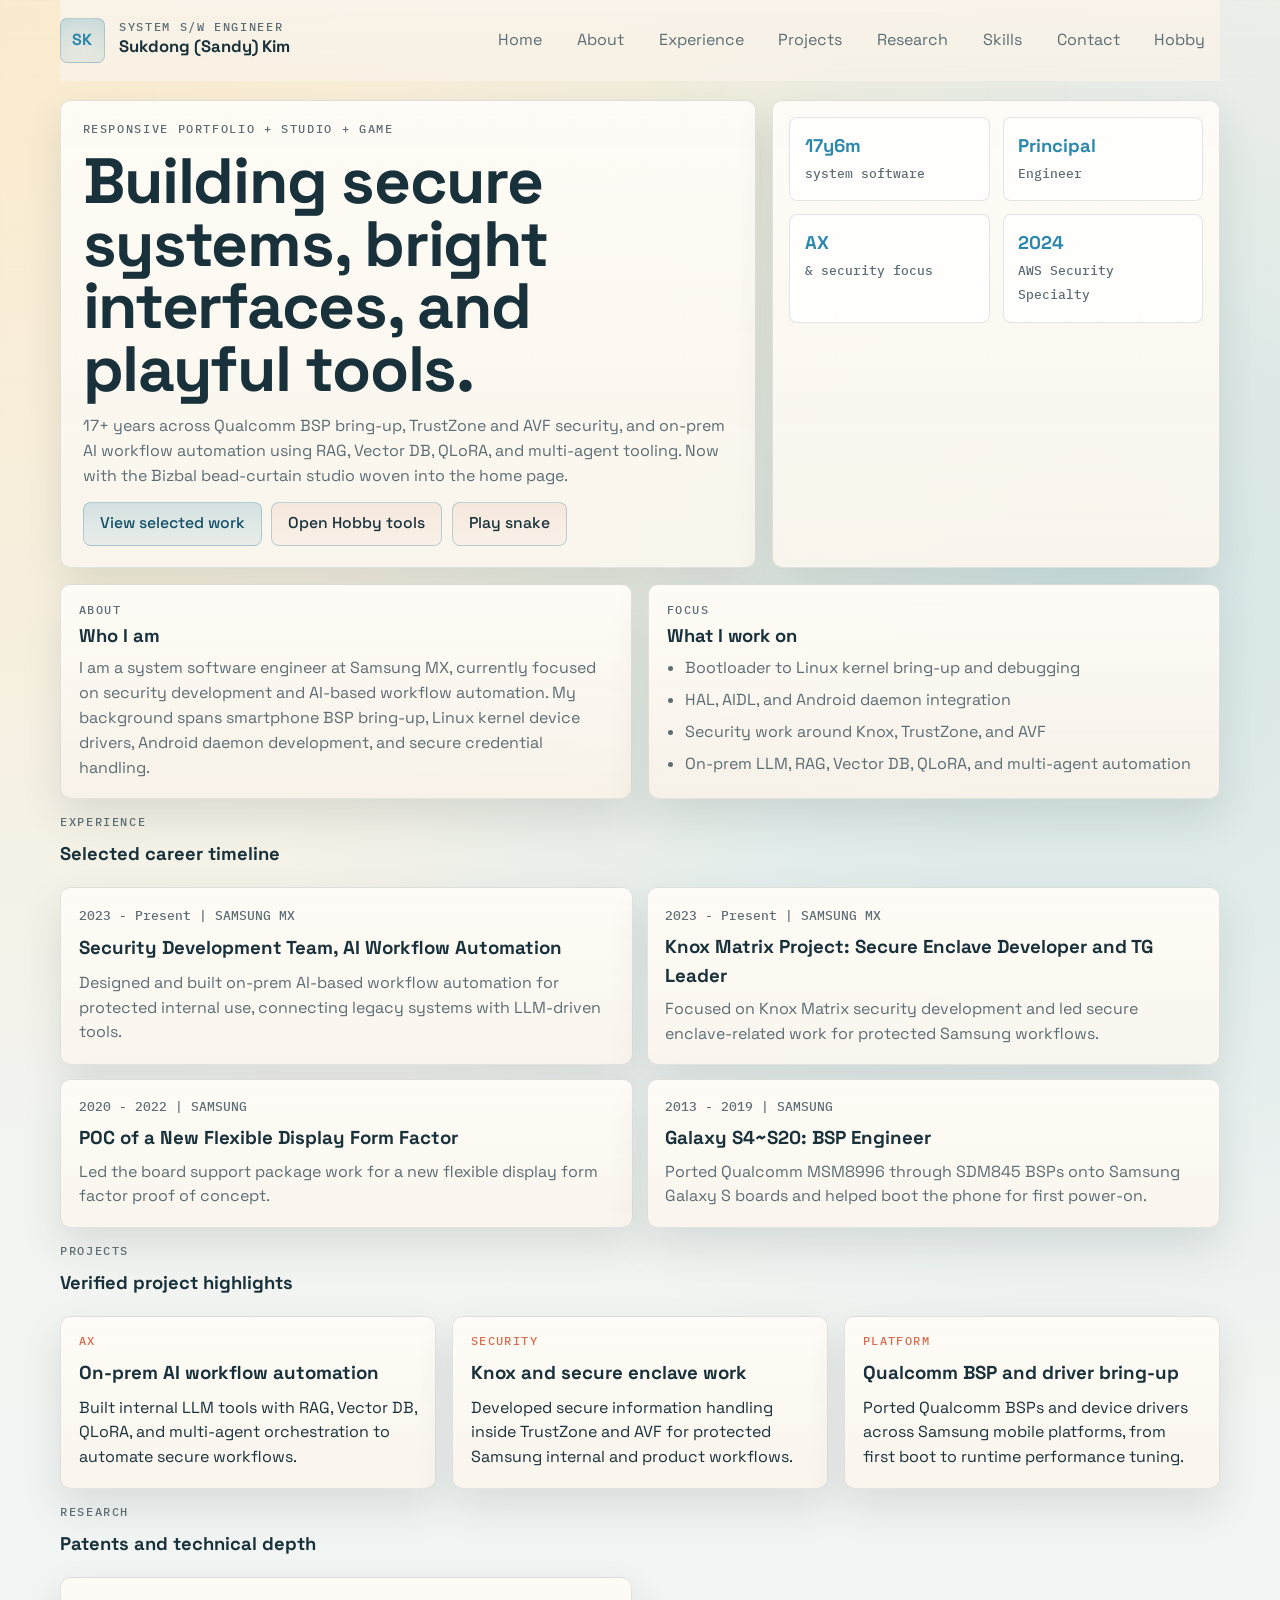
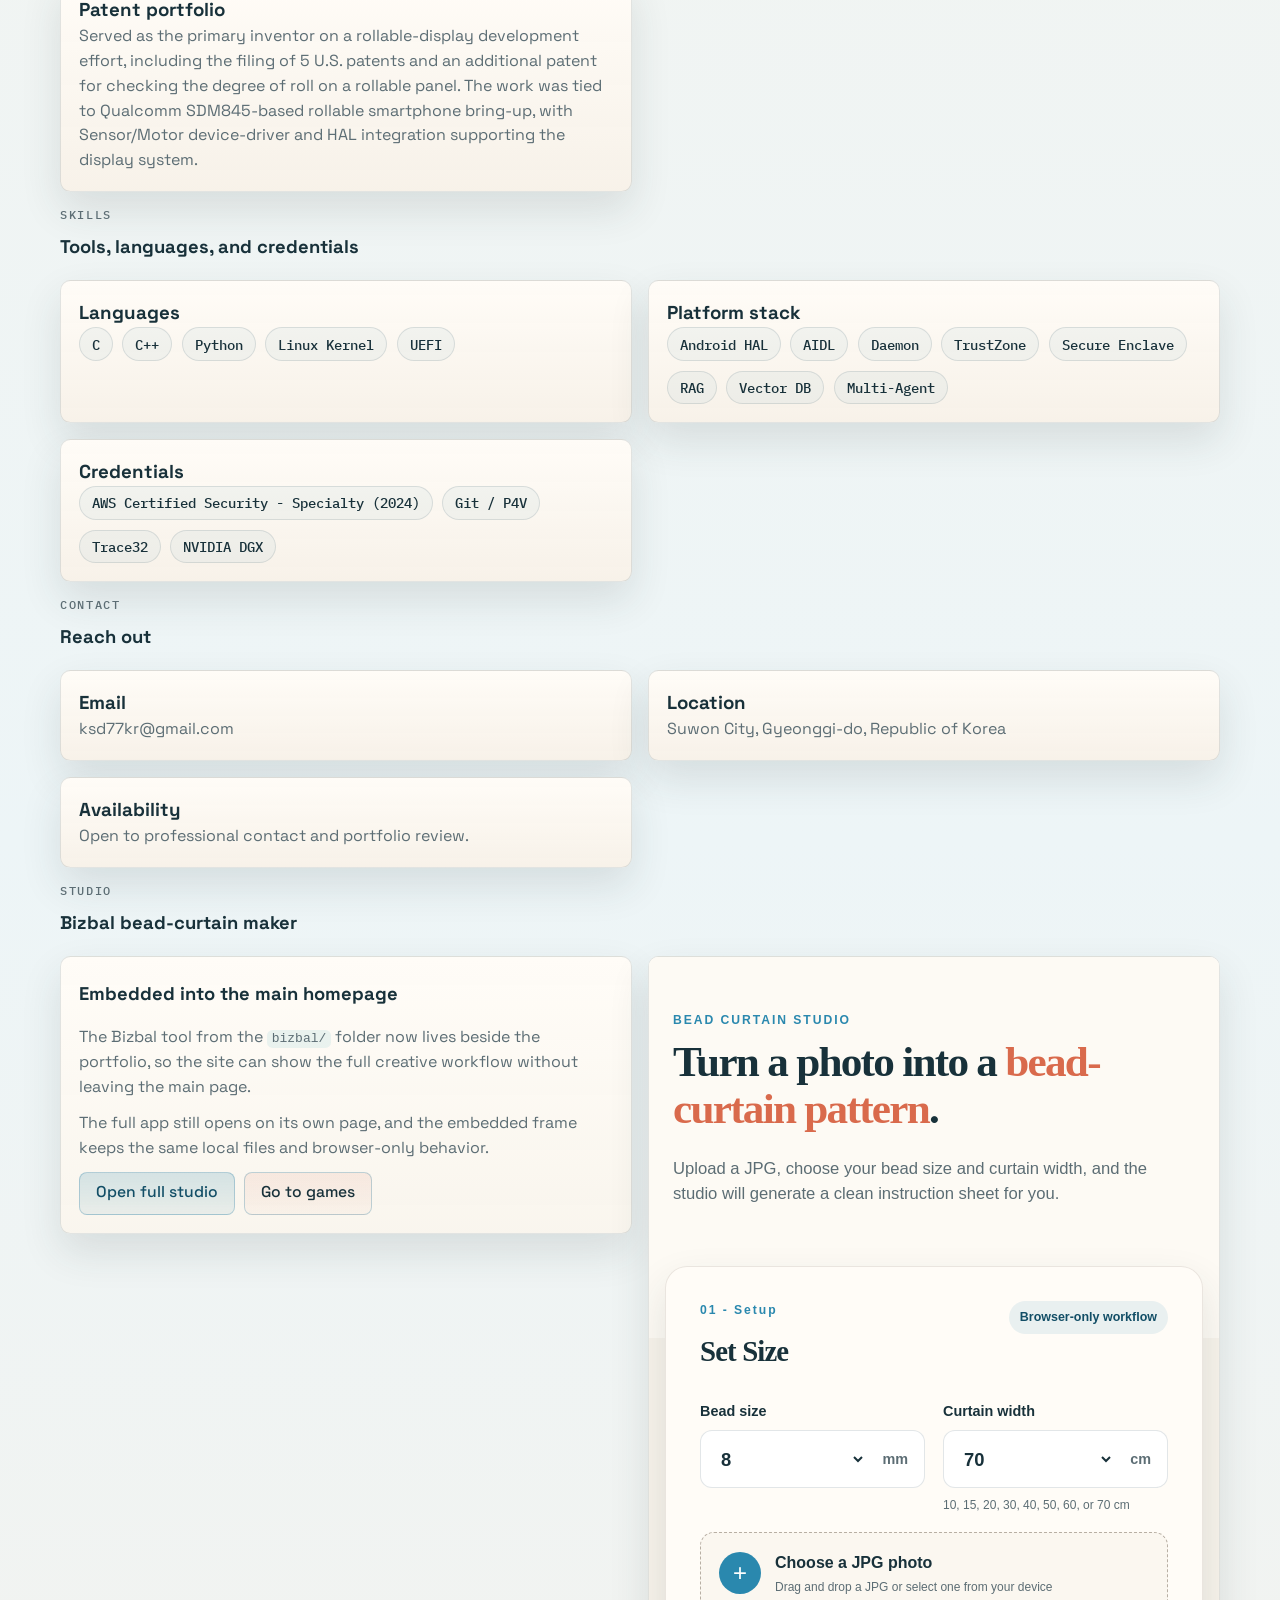
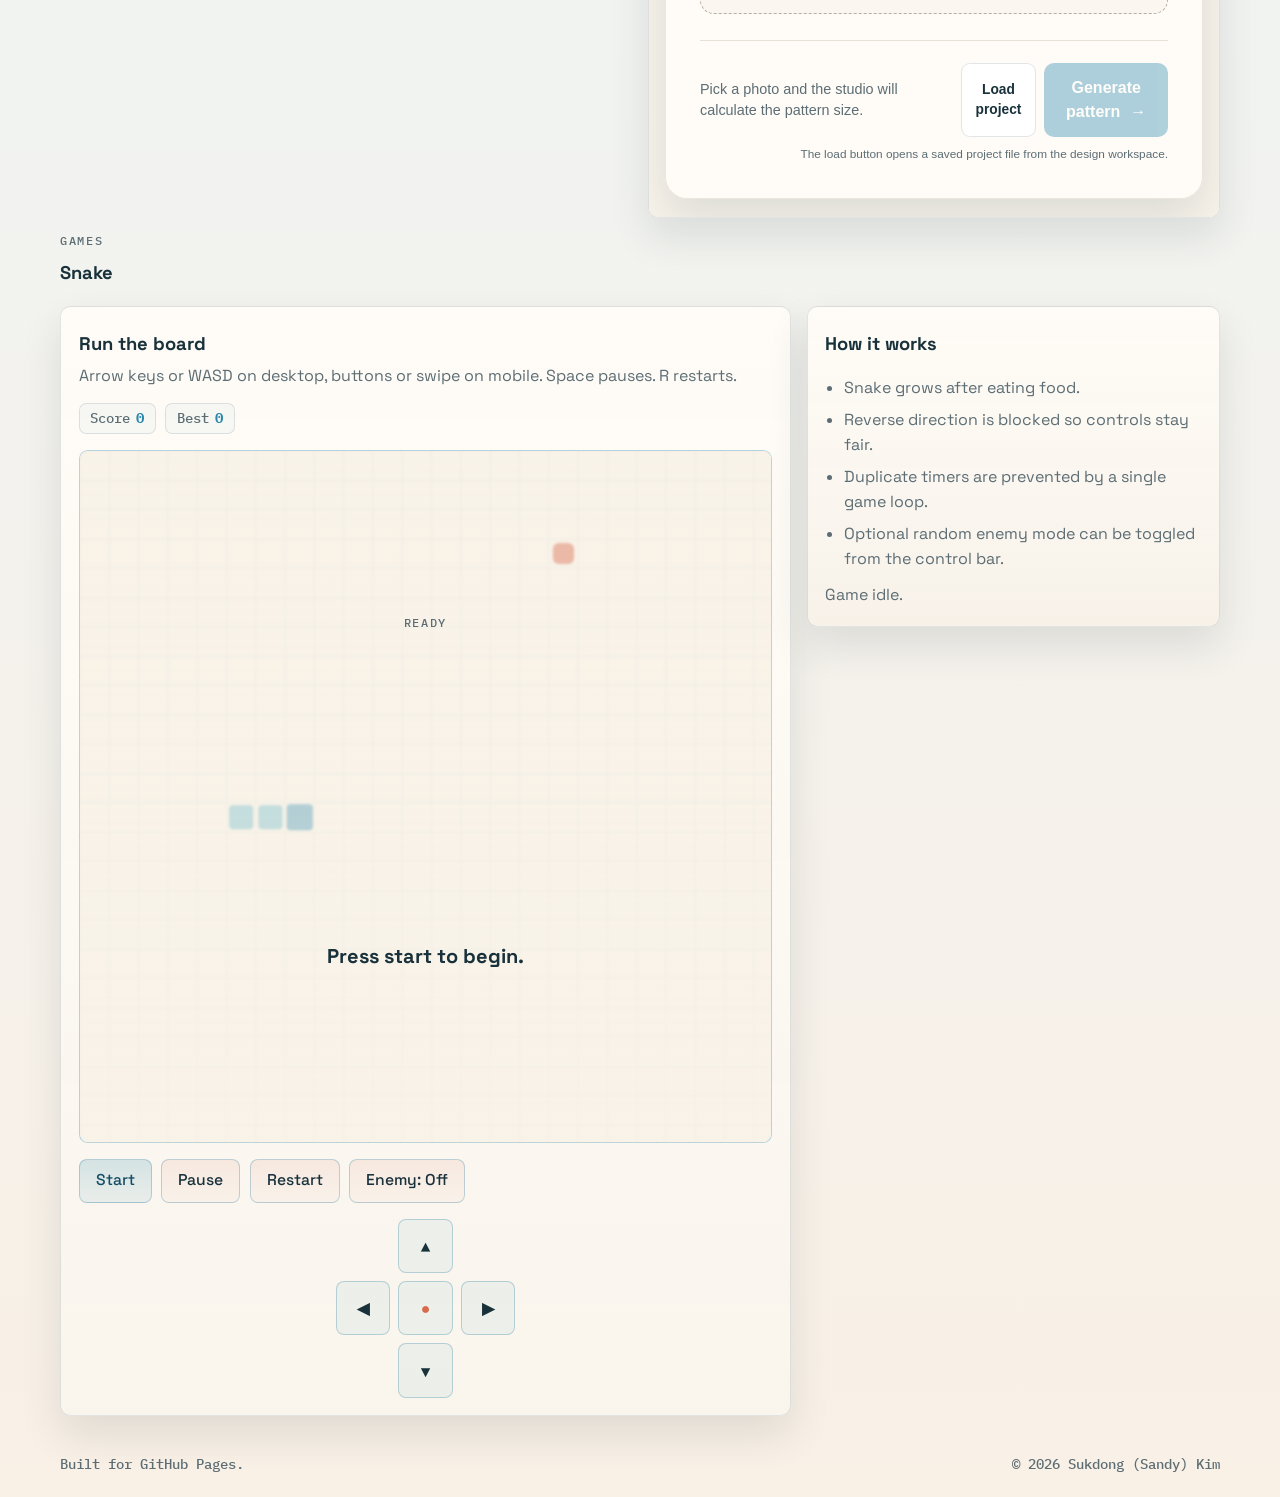
==== commit dbced889: "Summarize patent work in research section" ====
--- a/index.html
+++ b/index.html
@@ -166,12 +166,8 @@
       </div>
       <div class="panel-grid">
         <article class="panel">
-          <h3>Scheduler research</h3>
-          <p>Completed a master's thesis on cgroup-aware load balancing in heterogeneous multiprocessor scheduling, with measured power reduction in a Galaxy S5 class device.</p>
-        </article>
-        <article class="panel">
-          <h3>Instrumentation</h3>
-          <p>Hands-on debugging includes Trace32 and SYSTRACE, with strong attention to power, boot stability, and hardware bring-up.</p>
+          <h3>Patent portfolio</h3>
+          <p>Served as the primary inventor on a rollable-display development effort, including the filing of 5 U.S. patents and an additional patent for checking the degree of roll on a rollable panel. The work was tied to Qualcomm SDM845-based rollable smartphone bring-up, with Sensor/Motor device-driver and HAL integration supporting the display system.</p>
         </article>
       </div>
     </section>
